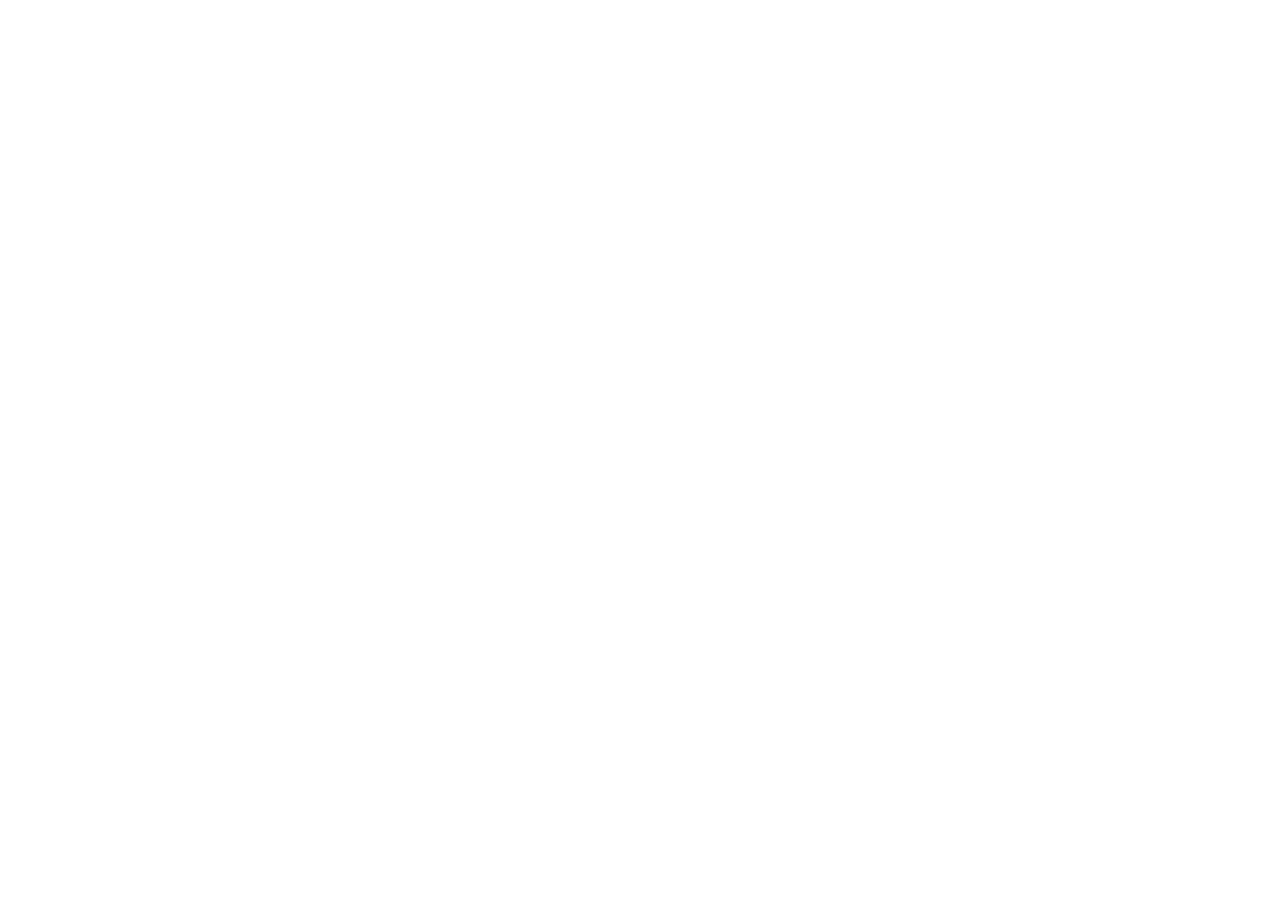
==== html/index.html @ 03c4b9e4 "start" ====
<!DOCTYPE html>
<html lang="en">
  <head>
    <meta charset="UTF-8" />
    <meta http-equiv="X-UA-Compatible" content="IE=edge" />
    <meta name="viewport" content="width=device-width, initial-scale=1.0" />
    <title>&#128148;&#128148;&#128148;Hi~~ Clock Gallery</title>
    <link rel="preconnect" href="https://fonts.googleapis.com" />
    <link rel="preconnect" href="https://fonts.gstatic.com" crossorigin />
    <link href="https://fonts.googleapis.com/css2?family=Noto+Sans+KR:wght@100;300;400;500;700;900&family=Raleway:wght@100;200;300;400;500;600;700;800;900&display=swap" rel="stylesheet" />
    <link href="https://fonts.googleapis.com/icon?family=Material+Icons" rel="stylesheet" />
    <link rel="stylesheet" href="../css/reset.css" />
    <link rel="stylesheet" href="../css/common.css" />
    <link rel="stylesheet" href="../css/splitting.css" />
    <link rel="stylesheet" href="../css/swiper-bundle.css" />
    <link rel="stylesheet" href="../css/fullpage.css" />
    <link rel="stylesheet" href="../css/layout.css" />
    <link rel="stylesheet" href="../css/main.css" />
    <script src="../js/jquery-3.6.0.min.js"></script>
    <script src="../js/js.cookie.min.js"></script>
    <script src="../js/splitting.min.js"></script>
    <script src="../js/swiper-bundle.min.js"></script>
    <script src="../js/gsap/gsap.min.js"></script>
    <script src="../js/gsap/CSSRulePlugin.min.js"></script>
    <script src="../js/fullpage.min.js"></script>
    <script src="../js/fullpage.extensions.min.js"></script>
    <script src="../js/axios.min.js"></script>
    <script src="../js/main.js" defer></script>
  </head>
  <body>
    <main id="main">
      <div class="section">
        <!-- <div class="info">
          <p class="category">BIG BANG</p>
          <h2 class="title">UNICO BERLUTI COLD BROWN</h2>
          <p class="depth">45MM</p>
          <p class="price">CHF 24,900</p>
        </div> -->
      </div>
    </main>
  </body>
</html>
---- css/common.css ----
.checkbox input { display: none; }

.checkbox input:checked ~ .label:before { background-color: #1dcb5d; border: none; content: "\2713"; color: #fff; text-shadow: 1px 1px 0px #107234,2px 2px 0px #107234,3px 3px 0px #107234,4px 4px 0px #107234,5px 5px 0px #107234,6px 6px 0px #107234,7px 7px 0px #107234,8px 8px 0px #107234,9px 9px 0px #107234,10px 10px 0px #107234;; }

.checkbox .label { display: -webkit-box; display: -ms-flexbox; display: flex; -webkit-box-align: center; -ms-flex-align: center; align-items: center; -webkit-user-select: none; -moz-user-select: none; -ms-user-select: none; user-select: none; }

.checkbox .label:before { content: ""; display: -webkit-box; display: -ms-flexbox; display: flex; -webkit-box-pack: center; -ms-flex-pack: center; justify-content: center; -webkit-box-align: center; -ms-flex-align: center; align-items: center; overflow: hidden; width: 24px; height: 24px; border: 2px solid #333; border-radius: 3px; margin-right: 6px; -webkit-box-sizing: border-box; box-sizing: border-box; }
---- css/splitting.css ----
/* Recommended styles for Splitting */
.splitting .word,
.splitting .char {
  display: inline-block;
}

/* Psuedo-element chars */
.splitting .char {
  position: relative;
}

/**
 * Populate the psuedo elements with the character to allow for expanded effects
 * Set to `display: none` by default; just add `display: block` when you want
 * to use the psuedo elements
 */
.splitting .char::before,
.splitting .char::after {
  content: attr(data-char);
  position: absolute;
  top: 0;
  left: 0;
  visibility: hidden;
  transition: inherit;
  user-select: none;
}

/* Expanded CSS Variables */

.splitting {
  /* The center word index */
  --word-center: calc((var(--word-total) - 1) / 2);

  /* The center character index */
  --char-center: calc((var(--char-total) - 1) / 2);

  /* The center character index */
  --line-center: calc((var(--line-total) - 1) / 2);
}

.splitting .word {
  /* Pecent (0-1) of the word's position */
  --word-percent: calc(var(--word-index) / var(--word-total));

  /* Pecent (0-1) of the line's position */
  --line-percent: calc(var(--line-index) / var(--line-total));
}

.splitting .char {
  /* Percent (0-1) of the char's position */
  --char-percent: calc(var(--char-index) / var(--char-total));

  /* Offset from center, positive & negative */
  --char-offset: calc(var(--char-index) - var(--char-center));

  /* Absolute distance from center, only positive */
  --distance: calc(
     (var(--char-offset) * var(--char-offset)) / var(--char-center)
  );

  /* Distance from center where -1 is the far left, 0 is center, 1 is far right */
  --distance-sine: calc(var(--char-offset) / var(--char-center));

  /* Distance from center where 1 is far left/far right, 0 is center */
  --distance-percent: calc((var(--distance) / var(--char-center)));
}
---- css/fullpage.css ----
/*!
 * fullPage 3.1.2
 * https://github.com/alvarotrigo/fullPage.js
 *
 * @license GPLv3 for open source use only
 * or Fullpage Commercial License for commercial use
 * http://alvarotrigo.com/fullPage/pricing/
 *
 * Copyright (C) 2018 http://alvarotrigo.com/fullPage - A project by Alvaro Trigo
 */
html.fp-enabled,
.fp-enabled body {
  margin: 0;
  padding: 0;
  overflow: hidden;

  /*Avoid flicker on slides transitions for mobile phones #336 */
  -webkit-tap-highlight-color: rgba(0, 0, 0, 0);
}
.fp-section {
  position: relative;
  -webkit-box-sizing: border-box; /* Safari<=5 Android<=3 */
  -moz-box-sizing: border-box; /* <=28 */
  box-sizing: border-box;
}
.fp-slide {
  float: left;
}
.fp-slide,
.fp-slidesContainer {
  height: 100%;
  display: block;
}
.fp-slides {
  z-index: 1;
  height: 100%;
  overflow: hidden;
  position: relative;
  -webkit-transition: all 0.3s ease-out; /* Safari<=6 Android<=4.3 */
  transition: all 0.3s ease-out;
}
.fp-section.fp-table,
.fp-slide.fp-table {
  display: table;
  table-layout: fixed;
  width: 100%;
}
.fp-tableCell {
  display: table-cell;
  vertical-align: middle;
  width: 100%;
  height: 100%;
}
.fp-slidesContainer {
  float: left;
  position: relative;
}
.fp-controlArrow {
  -webkit-user-select: none; /* webkit (safari, chrome) browsers */
  -moz-user-select: none; /* mozilla browsers */
  -khtml-user-select: none; /* webkit (konqueror) browsers */
  -ms-user-select: none; /* IE10+ */
  position: absolute;
  z-index: 4;
  top: 50%;
  cursor: pointer;
  width: 0;
  height: 0;
  border-style: solid;
  margin-top: -38px;
  -webkit-transform: translate3d(0, 0, 0);
  -ms-transform: translate3d(0, 0, 0);
  transform: translate3d(0, 0, 0);
}
.fp-controlArrow.fp-prev {
  left: 15px;
  width: 0;
  border-width: 38.5px 34px 38.5px 0;
  border-color: transparent #fff transparent transparent;
}
.fp-controlArrow.fp-next {
  right: 15px;
  border-width: 38.5px 0 38.5px 34px;
  border-color: transparent transparent transparent #fff;
}
.fp-scrollable {
  overflow: hidden;
  position: relative;
}
.fp-scroller {
  overflow: hidden;
}
.iScrollIndicator {
  border: 0 !important;
}
.fp-notransition {
  -webkit-transition: none !important;
  transition: none !important;
}
#fp-nav {
  position: fixed;
  z-index: 100;
  top: 50%;
  opacity: 1;
  transform: translateY(-50%);
  -ms-transform: translateY(-50%);
  -webkit-transform: translate3d(0, -50%, 0);
}
#fp-nav.fp-right {
  right: 50px;
}
#fp-nav.fp-left {
  left: 17px;
}
.fp-slidesNav {
  position: absolute;
  z-index: 4;
  opacity: 1;
  -webkit-transform: translate3d(0, 0, 0);
  -ms-transform: translate3d(0, 0, 0);
  transform: translate3d(0, 0, 0);
  left: 0 !important;
  right: 0;
  margin: 0 auto !important;
}
.fp-slidesNav.fp-bottom {
  bottom: 17px;
}
.fp-slidesNav.fp-top {
  top: 17px;
}
#fp-nav ul,
.fp-slidesNav ul {
  margin: 0;
  padding: 0;
}
#fp-nav ul li,
.fp-slidesNav ul li {
  display: block;
  width: 14px;
  height: 13px;
  margin: 7px;
  position: relative;
}
.fp-slidesNav ul li {
  display: inline-block;
}
#fp-nav ul li a,
.fp-slidesNav ul li a {
  display: block;
  position: relative;
  z-index: 1;
  width: 100%;
  height: 100%;
  cursor: pointer;
  text-decoration: none;
}
#fp-nav ul li a.active span,
.fp-slidesNav ul li a.active span,
#fp-nav ul li:hover a.active span,
.fp-slidesNav ul li:hover a.active span {
  height: 12px;
  width: 12px;
  margin: -6px 0 0 -6px;
  border-radius: 100%;
}
#fp-nav ul li a span,
.fp-slidesNav ul li a span {
  border-radius: 50%;
  position: absolute;
  z-index: 1;
  height: 4px;
  width: 4px;
  border: 0;
  background: #333;
  left: 50%;
  top: 50%;
  margin: -2px 0 0 -2px;
  -webkit-transition: all 0.1s ease-in-out;
  -moz-transition: all 0.1s ease-in-out;
  -o-transition: all 0.1s ease-in-out;
  transition: all 0.1s ease-in-out;
}
#fp-nav ul li:hover a span,
.fp-slidesNav ul li:hover a span {
  width: 10px;
  height: 10px;
  margin: -5px 0px 0px -5px;
}
#fp-nav ul li .fp-tooltip {
  position: absolute;
  top: -2px;
  color: #fff;
  font-size: 14px;
  font-family: arial, helvetica, sans-serif;
  white-space: nowrap;
  max-width: 220px;
  overflow: hidden;
  display: block;
  opacity: 0;
  width: 0;
  cursor: pointer;
}
#fp-nav ul li:hover .fp-tooltip,
#fp-nav.fp-show-active a.active + .fp-tooltip {
  -webkit-transition: opacity 0.2s ease-in;
  transition: opacity 0.2s ease-in;
  width: auto;
  opacity: 1;
}
#fp-nav ul li .fp-tooltip.fp-right {
  right: 20px;
}
#fp-nav ul li .fp-tooltip.fp-left {
  left: 20px;
}
.fp-auto-height.fp-section,
.fp-auto-height .fp-slide,
.fp-auto-height .fp-tableCell {
  height: auto !important;
}

.fp-responsive .fp-auto-height-responsive.fp-section,
.fp-responsive .fp-auto-height-responsive .fp-slide,
.fp-responsive .fp-auto-height-responsive .fp-tableCell {
  height: auto !important;
}

/*Only display content to screen readers*/
.fp-sr-only {
  position: absolute;
  width: 1px;
  height: 1px;
  padding: 0;
  overflow: hidden;
  clip: rect(0, 0, 0, 0);
  white-space: nowrap;
  border: 0;
}
---- css/layout.css ----
html { font-size: 10px; }

body { font-size: 1.6rem; font-family: "Raleway", "Noto Sans KR", sans-serif; color: #111; }

a { color: inherit; text-decoration: none; }

button { background: none; border: none; outline: none; }

img { vertical-align: top; }

.hidden { display: none; }

#header { position: fixed; width: 100%; height: 90px; overflow: hidden; -webkit-transition: all 0.25s ease; transition: all 0.25s ease; z-index: 99; color: #fff; }

#header.scroll, #header.open { background-color: #fff; color: #111; }

#header.scroll:after, #header.open:after { opacity: 0; }

#header.scroll .container #logo a .color, #header.open .container #logo a .color { opacity: 1; }

#header.scroll .container #logo a .white, #header.open .container #logo a .white { opacity: 0; }

#header.open { height: 400px; }

#header:after { content: ""; display: block; position: absolute; height: 1px; left: 0px; right: 0px; top: 89px; pointer-events: none; background-color: rgba(255, 255, 255, 0.5); }

#header .container { display: -webkit-box; display: -ms-flexbox; display: flex; -webkit-box-pack: center; -ms-flex-pack: center; justify-content: center; padding: 0 50px; }

#header .container #logo { position: absolute; left: 50px; top: 0; }

#header .container #logo a { display: -webkit-box; display: -ms-flexbox; display: flex; height: 90px; -webkit-box-align: center; -ms-flex-align: center; align-items: center; position: relative; }

#header .container #logo a img { position: absolute; left: 0; top: 50%; -webkit-transform: translateY(-50%); transform: translateY(-50%); }

#header .container #logo a img.color { opacity: 0; }

#header .container #gnb { text-align: center; }

#header .container #gnb .list { display: -webkit-box; display: -ms-flexbox; display: flex; }

#header .container #gnb .list > li { position: relative; }

#header .container #gnb .list > li > a { font-size: 18px; text-transform: capitalize; font-weight: 500; display: -webkit-box; display: -ms-flexbox; display: flex; -webkit-box-pack: center; -ms-flex-pack: center; justify-content: center; -webkit-box-align: center; -ms-flex-align: center; align-items: center; height: 90px; padding: 0 50px; position: relative; }

#header .container #gnb .list > li > a:after { content: ""; display: block; position: absolute; height: 2px; bottom: 0; left: 20px; right: 20px; background-color: #fff; -webkit-transform: scaleX(0); transform: scaleX(0); -webkit-transition: 0.25s ease; transition: 0.25s ease; }

#header .container #gnb .list > li:hover { color: #fff; }

#header .container #gnb .list > li:hover > a { background-color: #bf0c14; }

#header .container #gnb .list > li:hover > a:after { -webkit-transform: scale(1); transform: scale(1); }

#header .container #gnb .list > li:hover .depth02 { background-color: #bf0c14; }

#header .container #gnb .list > li .depth02 { padding: 20px 10px; border-radius: 0 0 15px 15px; height: 400px; }

#header .container #gnb .list > li .depth02 li a { display: block; padding: 10px 0; }

#header .container #gnb .list > li .depth02 li a:hover { background-color: #8f090f; border-radius: 5px; -webkit-box-shadow: inset 2px 2px 5px rgba(0, 0, 0, 0.1); box-shadow: inset 2px 2px 5px rgba(0, 0, 0, 0.1); }

#header .container .etc { color: #fff; height: 90px; display: -webkit-box; display: -ms-flexbox; display: flex; -webkit-box-align: center; -ms-flex-align: center; align-items: center; }

#header .container .etc .online { padding: 15px 30px; border: 2px solid #fff; border-radius: 100px; -webkit-transition: all 0.25s ease; transition: all 0.25s ease; }

#header .container .etc .online:hover { background-color: #bf0c14; border-color: #bf0c14; }

#header .container .etc .all { width: 50px; height: 50px; position: relative; }

#header .container .etc .all span { display: block; width: 30px; height: 2px; background-color: #fff; position: absolute; left: 10px; -webkit-transition: all 0.25s ease; transition: all 0.25s ease; }

#header .container .etc .all span:nth-child(1) { top: 14px; }

#header .container .etc .all span:nth-child(2) { top: 24px; }

#header .container .etc .all span:nth-child(3) { top: 34px; }

#header .container .etc .all.open span:nth-child(1) { -webkit-transform: rotate(-45deg); transform: rotate(-45deg); top: 24px; }

#header .container .etc .all.open span:nth-child(2) { left: -100px; opacity: 0; }

#header .container .etc .all.open span:nth-child(3) { -webkit-transform: rotate(45deg); transform: rotate(45deg); top: 24px; }

#footer { background-color: #333; color: #fff; }

#footer .utilMenu { border-bottom: 1px solid rgba(255, 255, 255, 0.5); }

#footer .utilMenu ul { display: -webkit-box; display: -ms-flexbox; display: flex; -webkit-box-pack: center; -ms-flex-pack: center; justify-content: center; }

#footer .utilMenu ul li:first-child a:before { display: none; }

#footer .utilMenu ul li a { display: block; padding: 30px; position: relative; }

#footer .utilMenu ul li a:before { content: ""; display: block; position: absolute; width: 1px; height: 10px; background-color: #fff; left: 0; top: 50%; -webkit-transform: translateY(-50%); transform: translateY(-50%); }

#footer .addressBox { width: 1200px; margin: auto; padding: 50px 0; display: -webkit-box; display: -ms-flexbox; display: flex; -webkit-box-pack: start; -ms-flex-pack: start; justify-content: flex-start; }

#footer .addressBox .address { margin-left: 50px; line-height: 1.5; }

#footer .addressBox .address .copyright { margin-top: 30px; }

#footer .addressBox .tel { margin-left: auto; }

#footer .addressBox .tel strong { display: block; font-size: 3.6rem; font-weight: 600; margin-top: 20px; }

.btnTop { background-color: #bf0c14; width: 80px; height: 80px; position: fixed; right: 50px; bottom: -100px; color: #fff; z-index: 10; -webkit-transition: 0.5s ease; transition: 0.5s ease; }

.btnTop.on { bottom: 50px; }
---- css/main.css ----
.titleBox { text-align: center; position: relative; z-index: 1; }

.titleBox h2 { font-size: 24px; margin-bottom: 50px; }

.titleBox p { font-size: 48px; line-height: 1.2; font-weight: 300; }

.titleBox p strong { font-weight: 700; position: relative; text-shadow: 5px 5px 5px rgba(0, 0, 0, 0.2); }

.titleBox p strong:after { content: ""; display: block; position: absolute; left: -10px; right: -10px; height: 20px; bottom: 5px; -webkit-transform-origin: 0 50%; transform-origin: 0 50%; border-radius: 100px; -webkit-transform: scaleX(0); transform: scaleX(0); z-index: -1; }

#happen .titleBox strong:after { background-color: #dd0101; }

#business .titleBox strong:after { background-color: rgba(155, 221, 1, 0.815); }

#portfolio .titleBox strong:after { background-color: #0078da; }

#community .titleBox strong:after { background-color: #ce03bd; }

#main .section { background-size: cover; background-position: 50%; color: #fff; }

#main .section#happen { position: relative; }

#main .section#happen video { position: absolute; z-index: -1; width: 100%; height: 100%; left: 0; top: 0; -o-object-fit: cover; object-fit: cover; }

#main .section#business { background-image: url("../images/main/bgBusiness.jpg"); }

#main .section#business .listBox { margin-top: 80px; }

#main .section#business .listBox ul { display: -webkit-box; display: -ms-flexbox; display: flex; -webkit-box-pack: center; -ms-flex-pack: center; justify-content: center; }

#main .section#business .listBox ul li a { width: 300px; text-align: center; display: -webkit-box; display: -ms-flexbox; display: flex; -webkit-box-orient: vertical; -webkit-box-direction: normal; -ms-flex-direction: column; flex-direction: column; -webkit-box-align: center; -ms-flex-align: center; align-items: center; }

#main .section#business .listBox ul li a .icon { width: 150px; height: 150px; display: -webkit-box; display: -ms-flexbox; display: flex; -webkit-box-pack: center; -ms-flex-pack: center; justify-content: center; -webkit-box-align: center; -ms-flex-align: center; align-items: center; background: rgba(255, 255, 255, 0.5); border-radius: 100%; }

#main .section#business .listBox ul li a .txt { width: 200px; }

#main .section#business .listBox ul li a .txt dt { margin: 30px 0; font-size: 20px; font-weight: 500; }

#main .section#business .listBox ul li a .txt dd { line-height: 1.5; word-break: keep-all; }

#main .section#portfolio { background-image: url("../images/main/bgPortfolio.png"); }

#main .section#portfolio .listBox { margin: 50px auto; width: 1350px; position: relative; }

#main .section#portfolio .listBox button { position: absolute; top: 30%; }

#main .section#portfolio .listBox button span { color: #fff; font-size: 48px; }

#main .section#portfolio .listBox button.prev { left: 0; }

#main .section#portfolio .listBox button.next { right: 0; }

#main .section#portfolio .listBox .pagination { text-align: center; margin-top: 50px; }

#main .section#portfolio .listBox .pagination .swiper-pagination-bullet { width: 14px; height: 14px; opacity: 1; background-color: transparent; border: 4px solid #fff; }

#main .section#portfolio .listBox .pagination .swiper-pagination-bullet-active { background-color: #fff; }

#main .section#portfolio .listBox .mask { width: 1200px; margin: auto; overflow: hidden; }

#main .section#portfolio .listBox li:hover .img:after { border-width: 10px; }

#main .section#portfolio .listBox li .img { position: relative; }

#main .section#portfolio .listBox li .img:after { content: ""; display: block; position: absolute; left: 0; top: 0; right: 0; bottom: 0; border: 0 solid #fff; -webkit-transition: 0.25s ease; transition: 0.25s ease; }

#main .section#portfolio .listBox li img { width: 100%; height: 250px; -o-object-fit: cover; object-fit: cover; }

#main .section#portfolio .listBox li p { text-align: center; margin-top: 30px; }

#main .section#community { background-image: url("../images/main/bgCommunity.jpg"); }

#main .section#community .listBox { margin-top: 50px; }

#main .section#community .listBox ul { display: -webkit-box; display: -ms-flexbox; display: flex; -webkit-box-pack: center; -ms-flex-pack: center; justify-content: center; }

#main .section#community .listBox ul li { margin: 0 10px; }

#main .section#community .listBox ul li a { display: -webkit-box; display: -ms-flexbox; display: flex; height: 60px; -webkit-box-pack: center; -ms-flex-pack: center; justify-content: center; -webkit-box-align: center; -ms-flex-align: center; align-items: center; width: 200px; border: 2px solid #fff; border-radius: 100px; -webkit-transition: 0.25s ease; transition: 0.25s ease; }

#main .section#community .listBox ul li a:hover { background-color: #fff; color: #111; }

#main .section#footer { background-color: #fff; color: #666; text-align: center; padding: 50px 0; }

#main .section#footer .title { font-size: 18px; }

#main .section#footer .address { margin: 20px 0; }

#main .section#footer .copyright { font-size: 14px; }

#main .section#footer p { margin: 10px 0; }

#main .section#footer p strong { font-weight: 500; color: #111; }

#fp-nav { -webkit-transition: 0.5s ease 0.25s; transition: 0.5s ease 0.25s; }

#fp-nav.last { right: -300px; }

#fp-nav ul li { display: block; width: 30px; height: 30px; margin: 20px 10px; position: relative; }

#fp-nav ul li a { display: block; position: relative; z-index: 1; width: 100%; height: 100%; cursor: pointer; text-decoration: none; }

#fp-nav ul li a:before { content: ""; display: block; width: 250px; height: 100%; position: absolute; right: 0; top: 0; }

#fp-nav ul li a.active span, #fp-nav ul li:hover a.active span { height: 4px; width: 4px; margin: -2px 0 0 -2px; border-radius: 100%; }

#fp-nav ul li a.active span:before { -webkit-transform: scale(1); transform: scale(1); }

#fp-nav ul li a span { border-radius: 50%; position: absolute; z-index: 1; height: 4px; width: 4px; border: 0; background: #fff; left: 50%; top: 50%; margin: -2px 0 0 -2px; -webkit-transition: all 0.1s ease-in-out; transition: all 0.1s ease-in-out; }

#fp-nav ul li a span:before { content: ""; display: block; width: 30px; height: 30px; border-radius: 100%; position: absolute; left: 50%; top: 50%; margin: -15px 0 0 -15px; -webkit-box-sizing: border-box; box-sizing: border-box; border: 2px solid #fff; -webkit-transform: scale(0); transform: scale(0); -webkit-transition: 0.25s ease; transition: 0.25s ease; }

#fp-nav ul li:hover a span { width: 4px; height: 4px; margin: -2px 0px 0px -2px; }

#fp-nav ul li .fp-tooltip { position: absolute; top: 50%; -webkit-transform: translateY(-50%); transform: translateY(-50%); color: #fff; font-size: 16px; font-family: "Raleway", "Noto Sans KR", sans-serif; font-weight: 500; white-space: nowrap; max-width: 220px; overflow: hidden; display: block; opacity: 0.5; width: auto; cursor: pointer; }

#fp-nav ul li:hover .fp-tooltip, #fp-nav.fp-show-active a.active + .fp-tooltip { -webkit-transition: opacity 0.2s ease-in; transition: opacity 0.2s ease-in; width: auto; opacity: 1; }

#fp-nav ul li .fp-tooltip.fp-right { right: 60px; }

#fp-nav ul li .fp-tooltip.fp-left { left: 20px; }
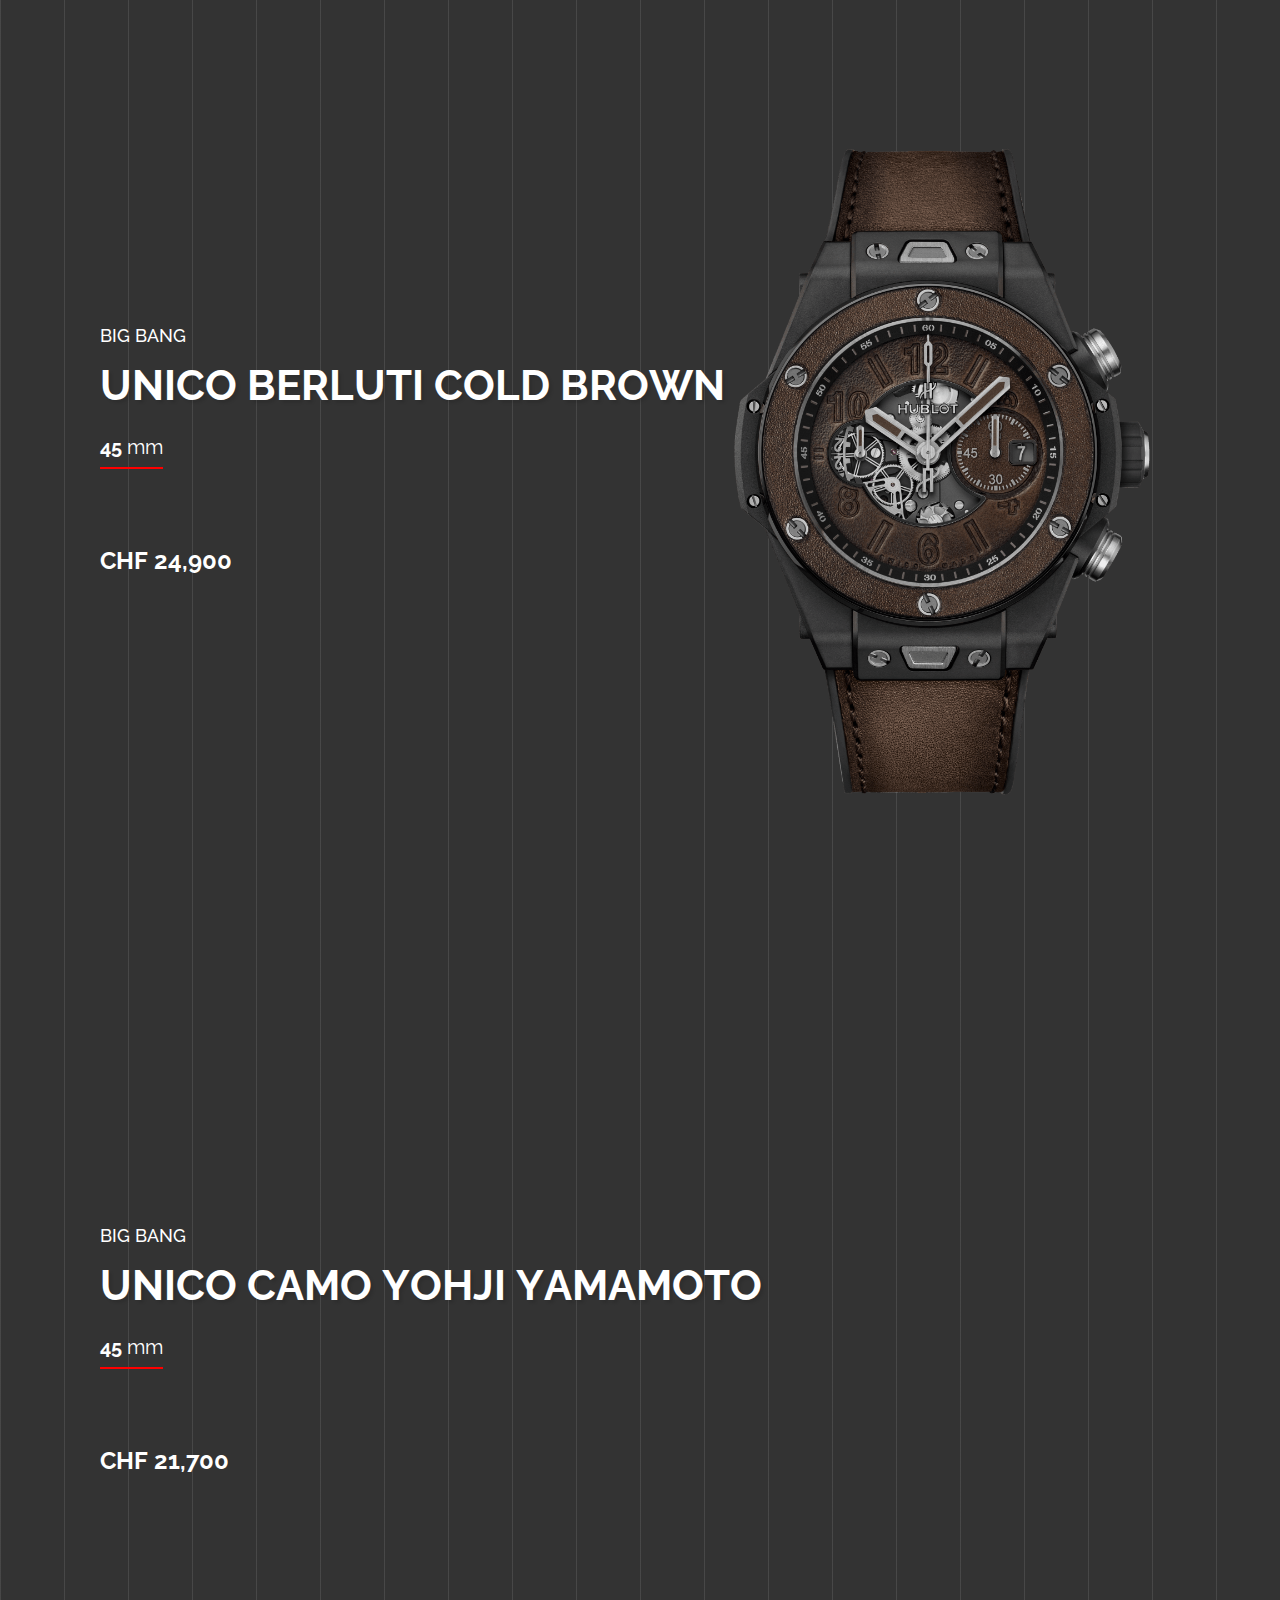
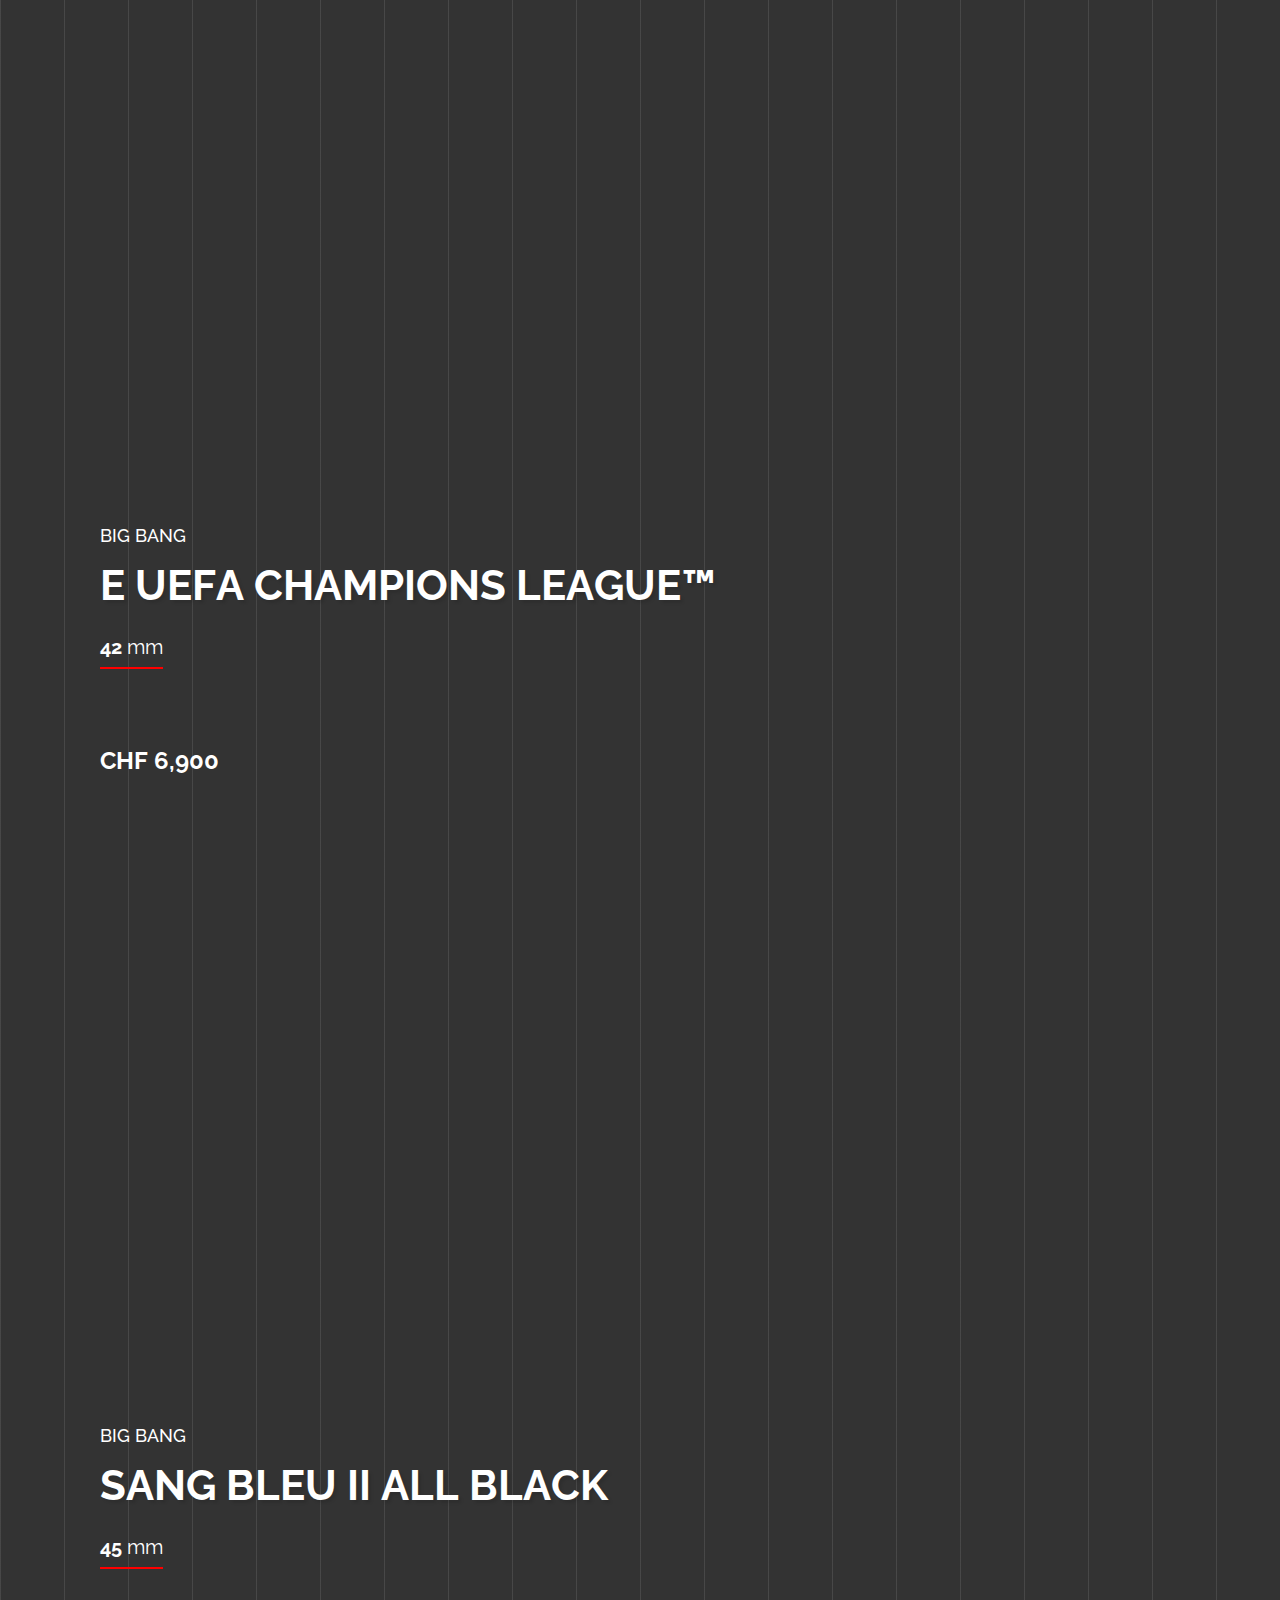
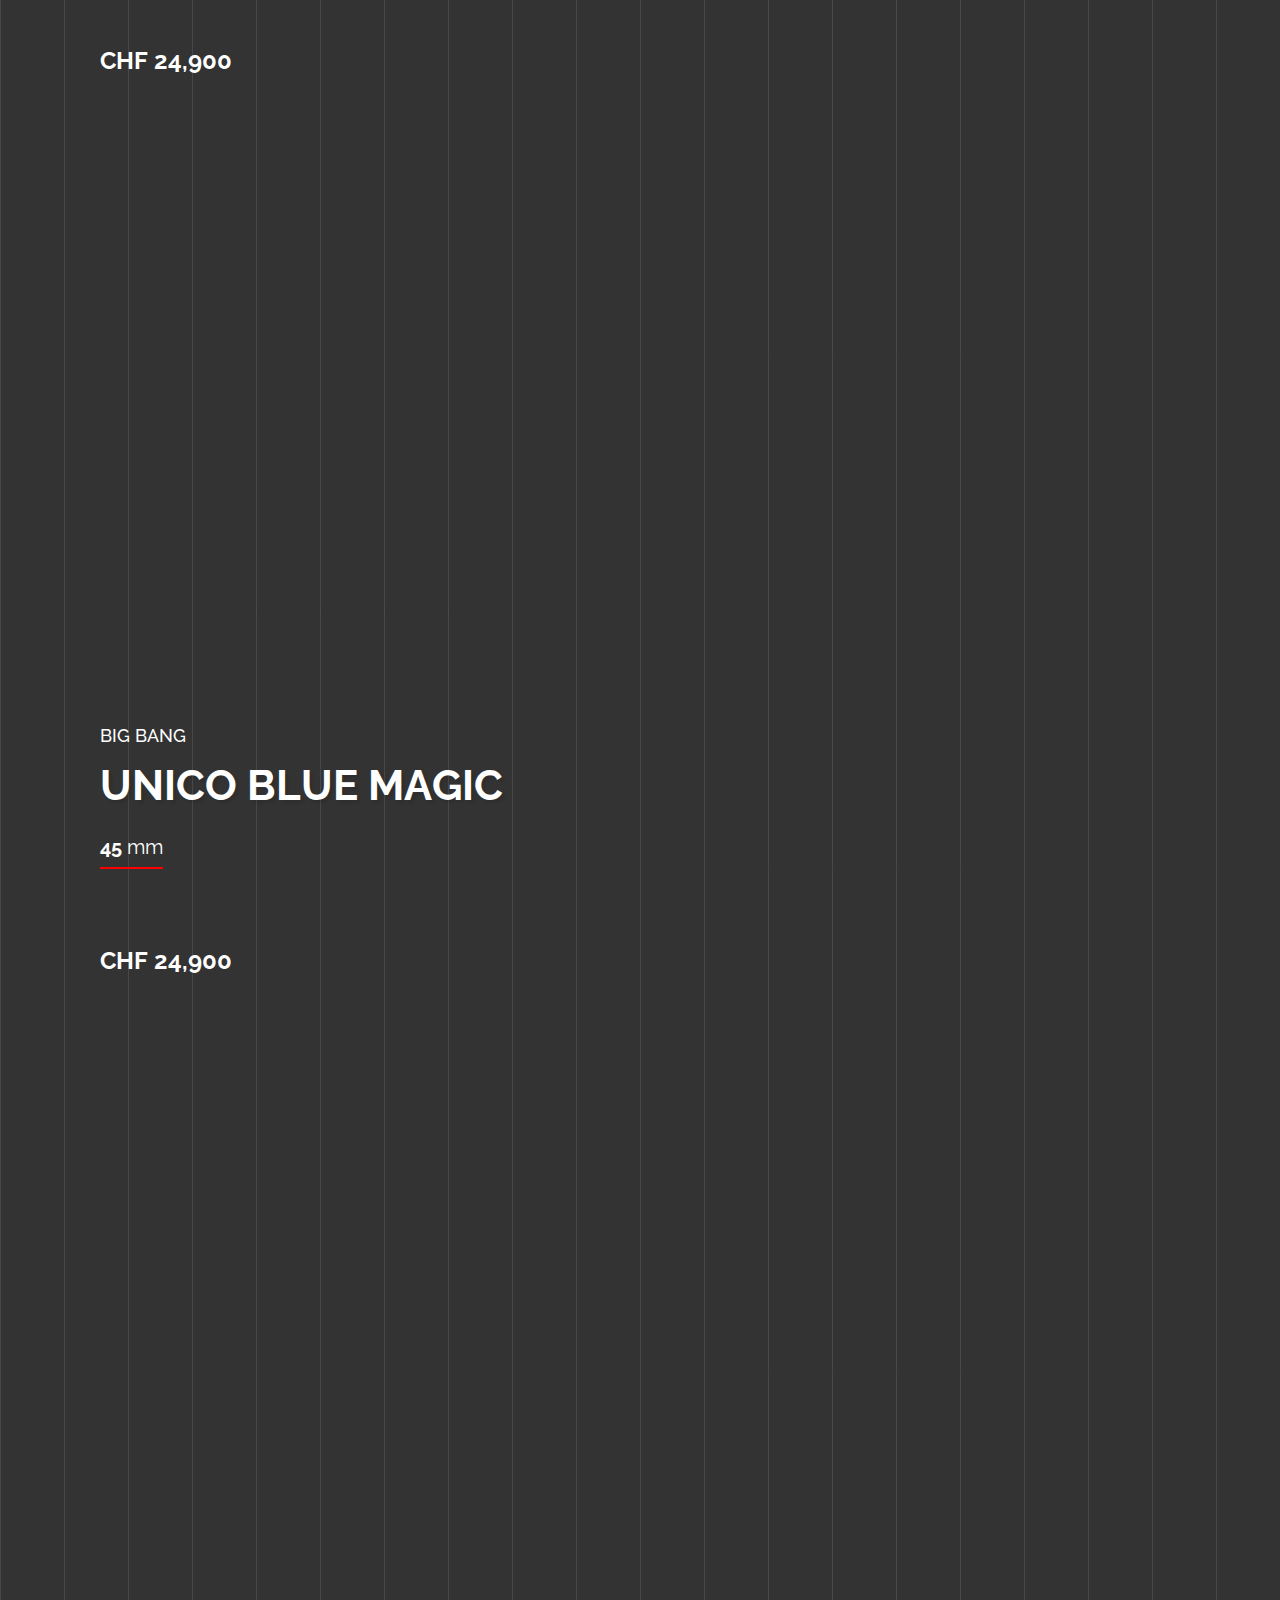
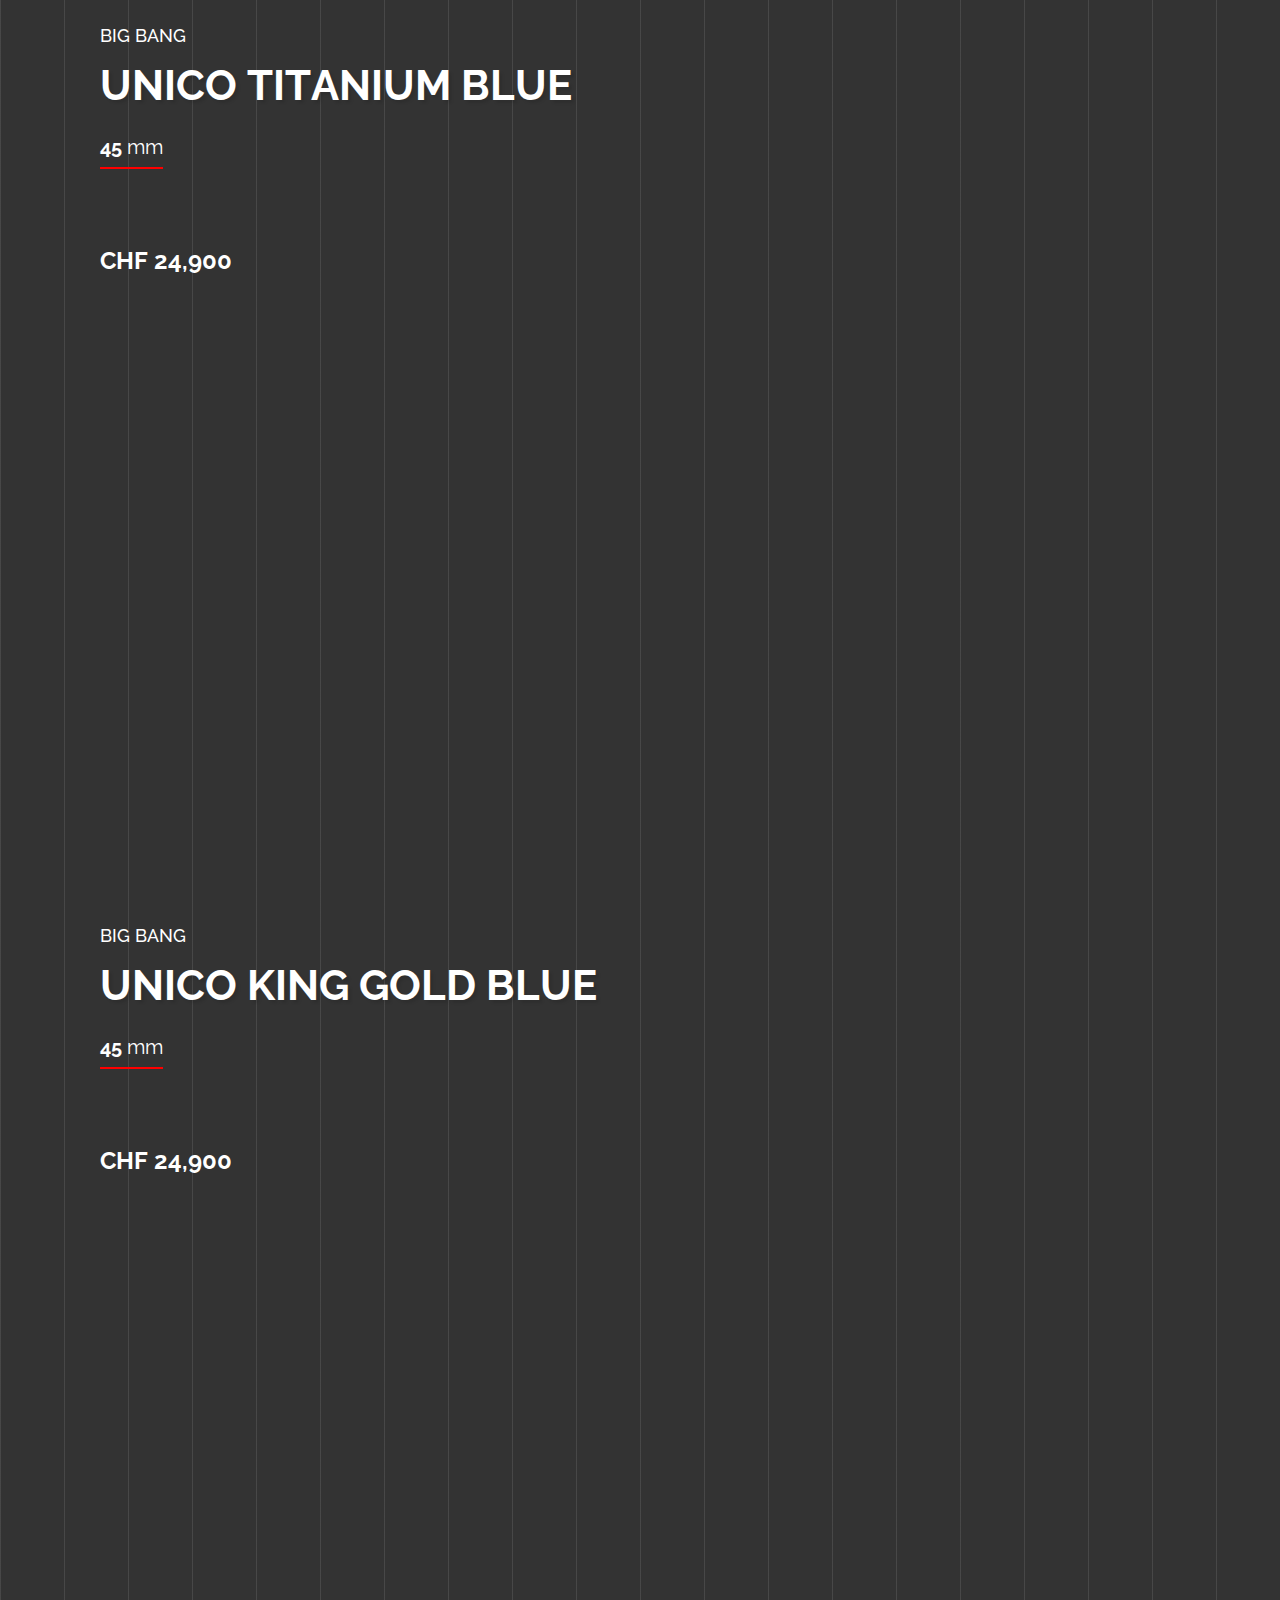
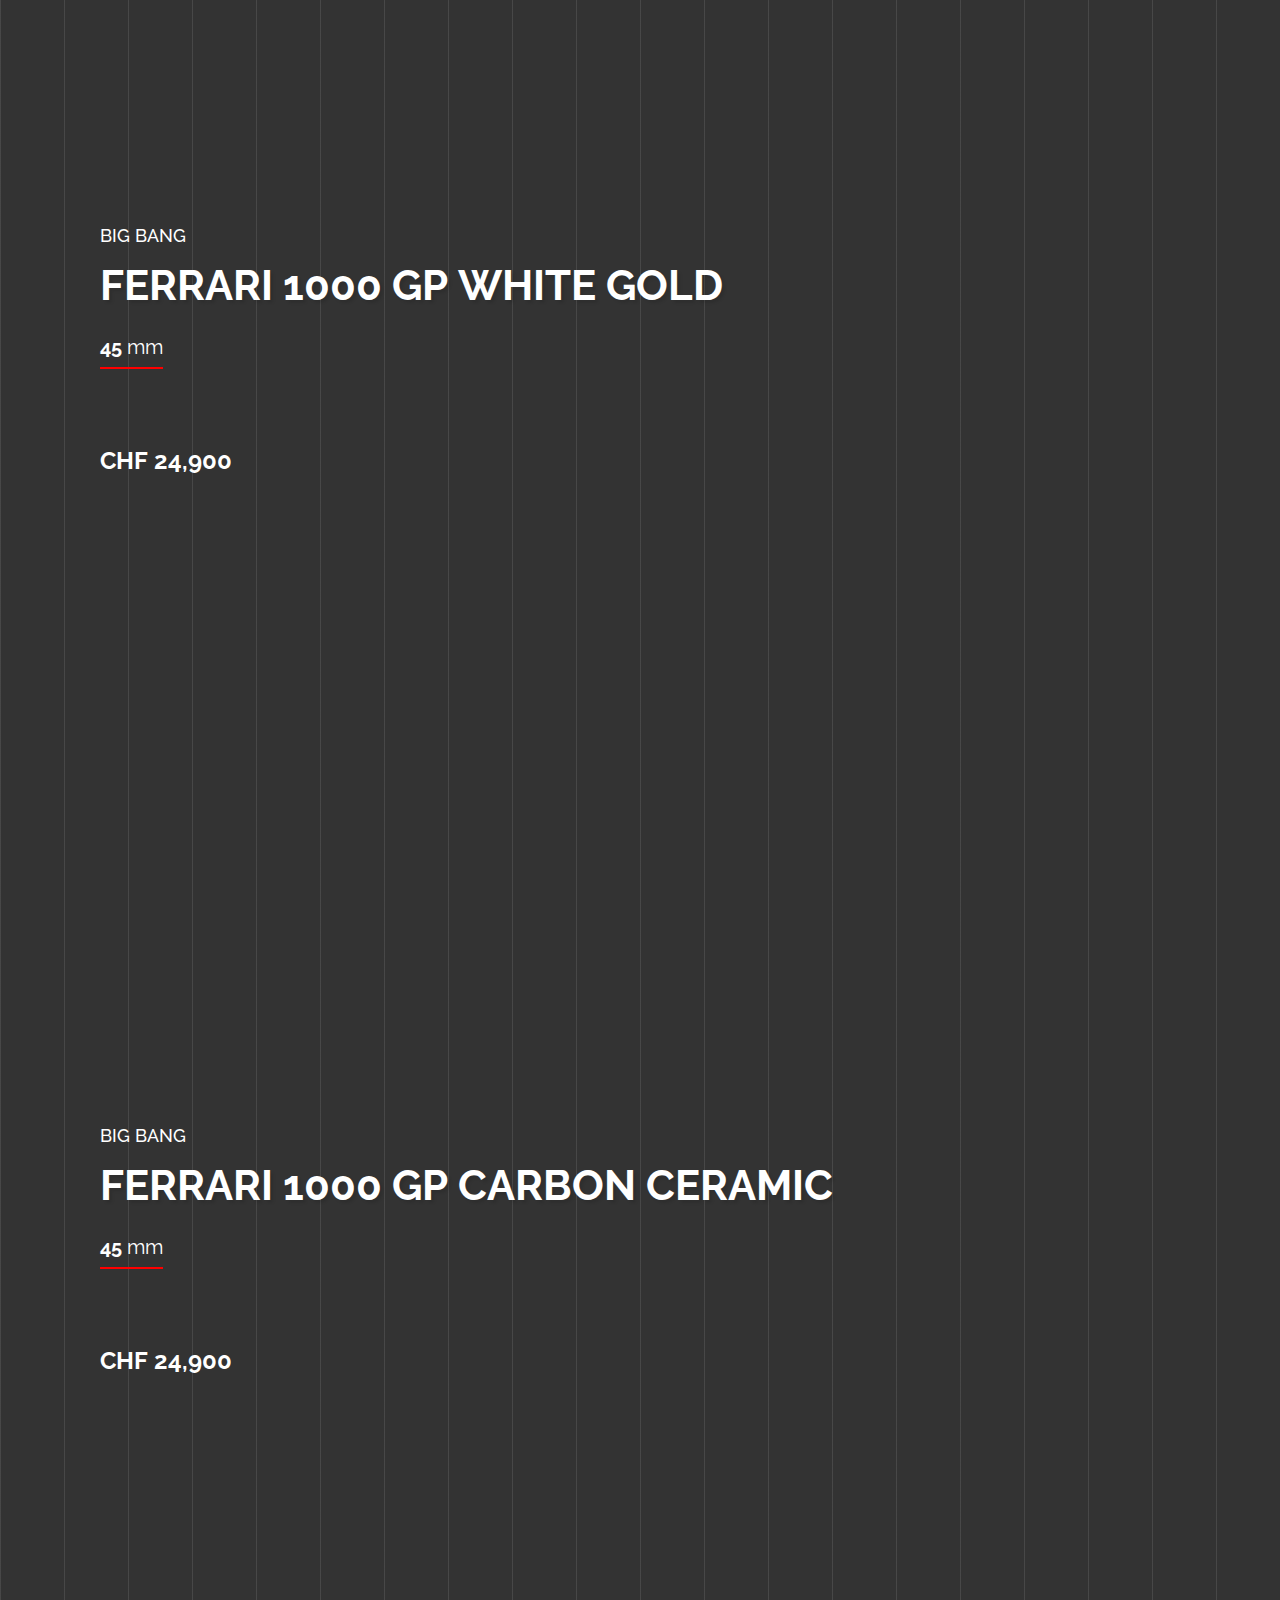
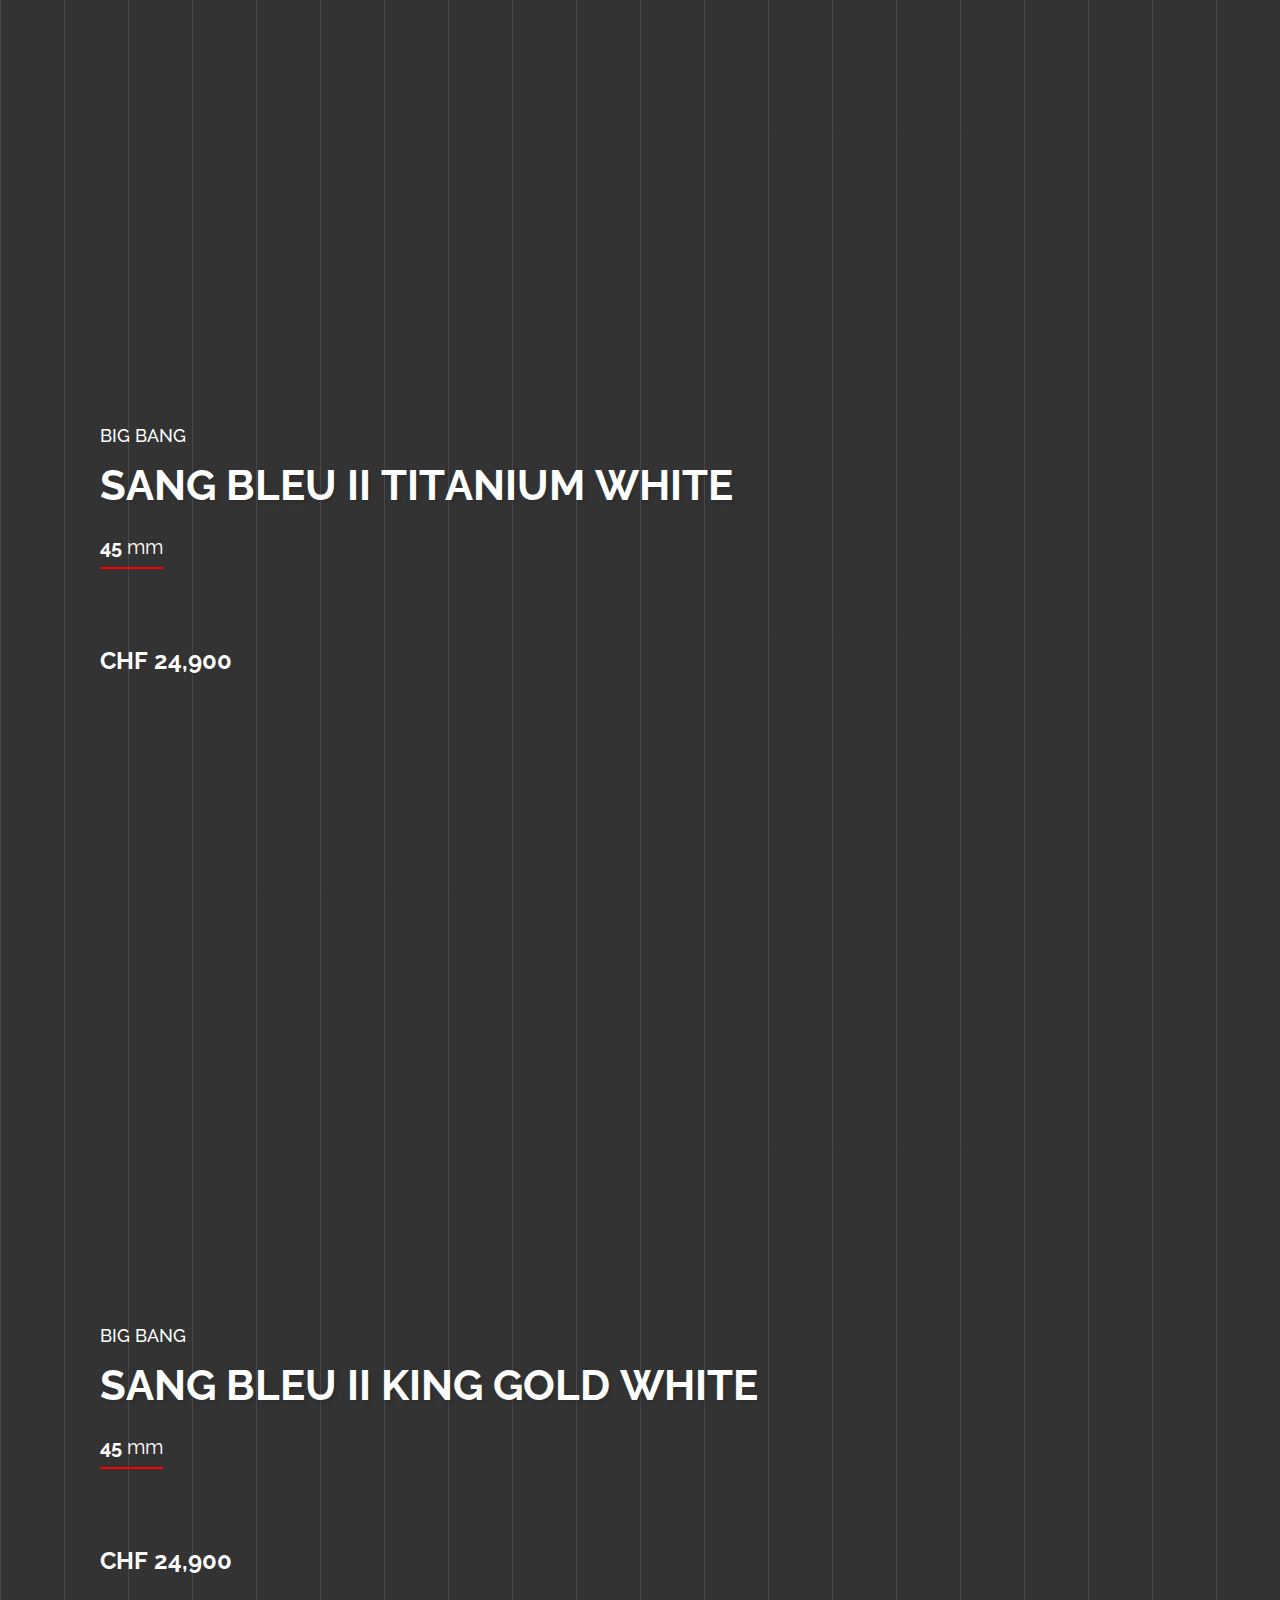
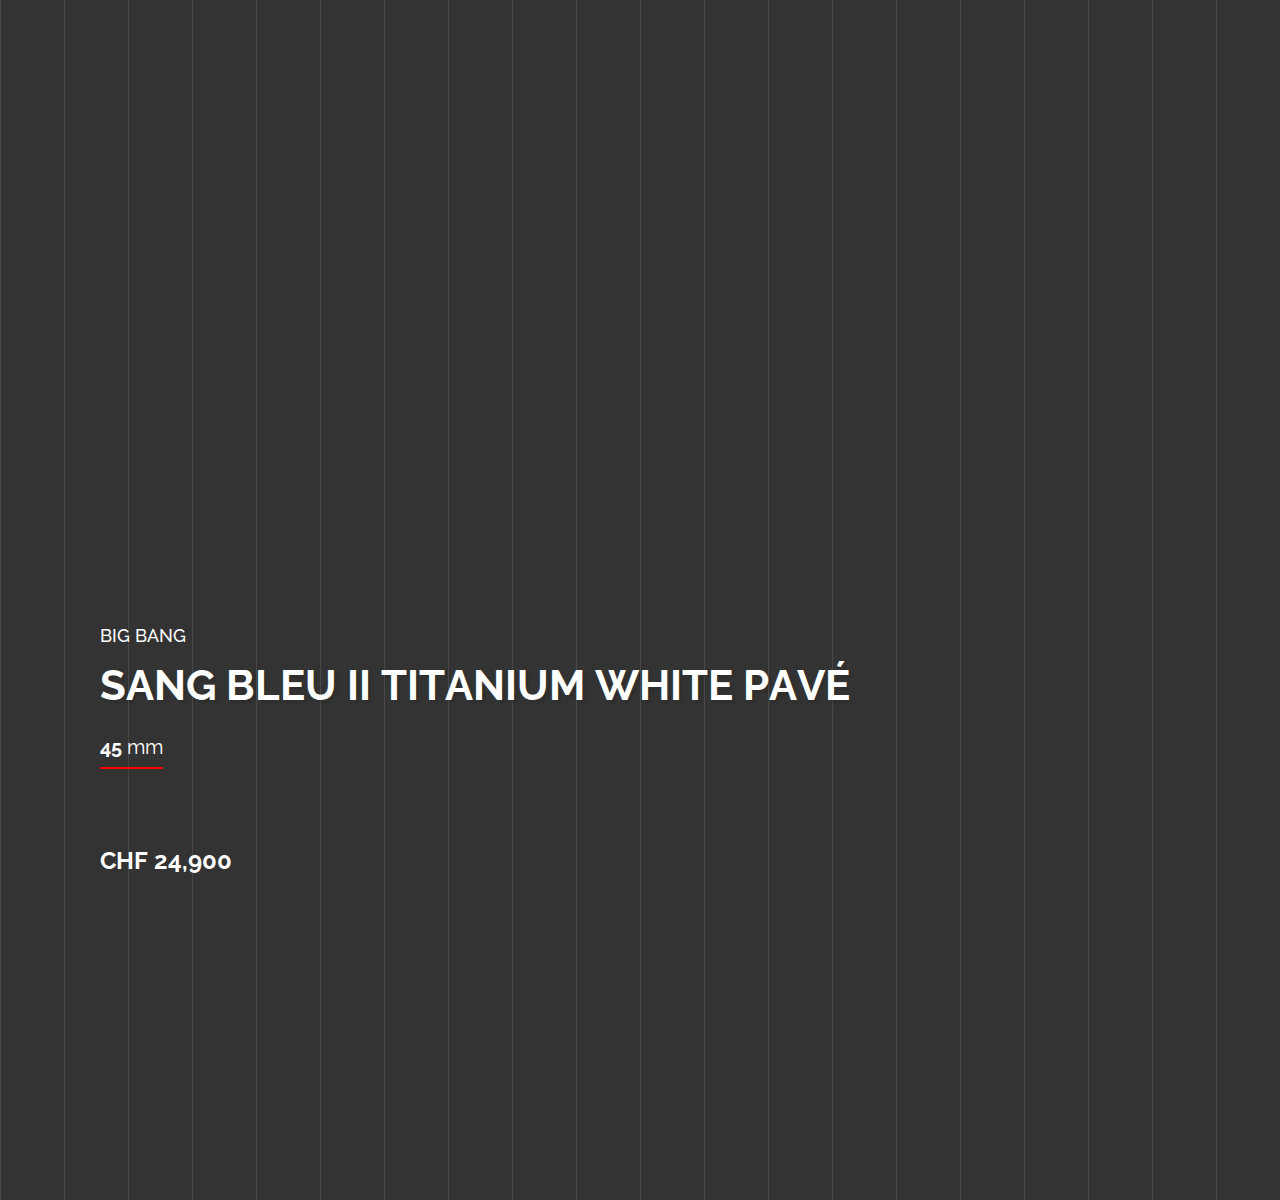
==== commit b976536a: "배경고정완료" ====
--- a/html/index.html
+++ b/html/index.html
@@ -1,5 +1,5 @@
 <!DOCTYPE html>
-<html lang="en">
+<html lang="ko">
   <head>
     <meta charset="UTF-8" />
     <meta http-equiv="X-UA-Compatible" content="IE=edge" />
@@ -29,14 +29,14 @@
   </head>
   <body>
     <main id="main">
-      <div class="section">
-        <!-- <div class="info">
+      <!-- <div class="section">
+        <div class="info">
           <p class="category">BIG BANG</p>
           <h2 class="title">UNICO BERLUTI COLD BROWN</h2>
           <p class="depth">45MM</p>
           <p class="price">CHF 24,900</p>
-        </div> -->
-      </div>
+        </div>
+      </div> -->
     </main>
   </body>
 </html>
--- a/css/layout.css
+++ b/css/layout.css
@@ -1,6 +1,6 @@
 html { font-size: 10px; }
 
-body { font-size: 1.6rem; font-family: "Raleway", "Noto Sans KR", sans-serif; color: #111; }
+body { font-size: 1.6rem; font-family: "Raleway", "Noto Sans KR", sans-serif; color: #111; background: repeating-linear-gradient(90deg, rgba(255, 255, 255, 0.1), rgba(255, 255, 255, 0.1) 1px, 0, transparent 5%) #333; }
 
 a { color: inherit; text-decoration: none; }
 
@@ -9,99 +9,3 @@
 img { vertical-align: top; }
 
 .hidden { display: none; }
-
-#header { position: fixed; width: 100%; height: 90px; overflow: hidden; -webkit-transition: all 0.25s ease; transition: all 0.25s ease; z-index: 99; color: #fff; }
-
-#header.scroll, #header.open { background-color: #fff; color: #111; }
-
-#header.scroll:after, #header.open:after { opacity: 0; }
-
-#header.scroll .container #logo a .color, #header.open .container #logo a .color { opacity: 1; }
-
-#header.scroll .container #logo a .white, #header.open .container #logo a .white { opacity: 0; }
-
-#header.open { height: 400px; }
-
-#header:after { content: ""; display: block; position: absolute; height: 1px; left: 0px; right: 0px; top: 89px; pointer-events: none; background-color: rgba(255, 255, 255, 0.5); }
-
-#header .container { display: -webkit-box; display: -ms-flexbox; display: flex; -webkit-box-pack: center; -ms-flex-pack: center; justify-content: center; padding: 0 50px; }
-
-#header .container #logo { position: absolute; left: 50px; top: 0; }
-
-#header .container #logo a { display: -webkit-box; display: -ms-flexbox; display: flex; height: 90px; -webkit-box-align: center; -ms-flex-align: center; align-items: center; position: relative; }
-
-#header .container #logo a img { position: absolute; left: 0; top: 50%; -webkit-transform: translateY(-50%); transform: translateY(-50%); }
-
-#header .container #logo a img.color { opacity: 0; }
-
-#header .container #gnb { text-align: center; }
-
-#header .container #gnb .list { display: -webkit-box; display: -ms-flexbox; display: flex; }
-
-#header .container #gnb .list > li { position: relative; }
-
-#header .container #gnb .list > li > a { font-size: 18px; text-transform: capitalize; font-weight: 500; display: -webkit-box; display: -ms-flexbox; display: flex; -webkit-box-pack: center; -ms-flex-pack: center; justify-content: center; -webkit-box-align: center; -ms-flex-align: center; align-items: center; height: 90px; padding: 0 50px; position: relative; }
-
-#header .container #gnb .list > li > a:after { content: ""; display: block; position: absolute; height: 2px; bottom: 0; left: 20px; right: 20px; background-color: #fff; -webkit-transform: scaleX(0); transform: scaleX(0); -webkit-transition: 0.25s ease; transition: 0.25s ease; }
-
-#header .container #gnb .list > li:hover { color: #fff; }
-
-#header .container #gnb .list > li:hover > a { background-color: #bf0c14; }
-
-#header .container #gnb .list > li:hover > a:after { -webkit-transform: scale(1); transform: scale(1); }
-
-#header .container #gnb .list > li:hover .depth02 { background-color: #bf0c14; }
-
-#header .container #gnb .list > li .depth02 { padding: 20px 10px; border-radius: 0 0 15px 15px; height: 400px; }
-
-#header .container #gnb .list > li .depth02 li a { display: block; padding: 10px 0; }
-
-#header .container #gnb .list > li .depth02 li a:hover { background-color: #8f090f; border-radius: 5px; -webkit-box-shadow: inset 2px 2px 5px rgba(0, 0, 0, 0.1); box-shadow: inset 2px 2px 5px rgba(0, 0, 0, 0.1); }
-
-#header .container .etc { color: #fff; height: 90px; display: -webkit-box; display: -ms-flexbox; display: flex; -webkit-box-align: center; -ms-flex-align: center; align-items: center; }
-
-#header .container .etc .online { padding: 15px 30px; border: 2px solid #fff; border-radius: 100px; -webkit-transition: all 0.25s ease; transition: all 0.25s ease; }
-
-#header .container .etc .online:hover { background-color: #bf0c14; border-color: #bf0c14; }
-
-#header .container .etc .all { width: 50px; height: 50px; position: relative; }
-
-#header .container .etc .all span { display: block; width: 30px; height: 2px; background-color: #fff; position: absolute; left: 10px; -webkit-transition: all 0.25s ease; transition: all 0.25s ease; }
-
-#header .container .etc .all span:nth-child(1) { top: 14px; }
-
-#header .container .etc .all span:nth-child(2) { top: 24px; }
-
-#header .container .etc .all span:nth-child(3) { top: 34px; }
-
-#header .container .etc .all.open span:nth-child(1) { -webkit-transform: rotate(-45deg); transform: rotate(-45deg); top: 24px; }
-
-#header .container .etc .all.open span:nth-child(2) { left: -100px; opacity: 0; }
-
-#header .container .etc .all.open span:nth-child(3) { -webkit-transform: rotate(45deg); transform: rotate(45deg); top: 24px; }
-
-#footer { background-color: #333; color: #fff; }
-
-#footer .utilMenu { border-bottom: 1px solid rgba(255, 255, 255, 0.5); }
-
-#footer .utilMenu ul { display: -webkit-box; display: -ms-flexbox; display: flex; -webkit-box-pack: center; -ms-flex-pack: center; justify-content: center; }
-
-#footer .utilMenu ul li:first-child a:before { display: none; }
-
-#footer .utilMenu ul li a { display: block; padding: 30px; position: relative; }
-
-#footer .utilMenu ul li a:before { content: ""; display: block; position: absolute; width: 1px; height: 10px; background-color: #fff; left: 0; top: 50%; -webkit-transform: translateY(-50%); transform: translateY(-50%); }
-
-#footer .addressBox { width: 1200px; margin: auto; padding: 50px 0; display: -webkit-box; display: -ms-flexbox; display: flex; -webkit-box-pack: start; -ms-flex-pack: start; justify-content: flex-start; }
-
-#footer .addressBox .address { margin-left: 50px; line-height: 1.5; }
-
-#footer .addressBox .address .copyright { margin-top: 30px; }
-
-#footer .addressBox .tel { margin-left: auto; }
-
-#footer .addressBox .tel strong { display: block; font-size: 3.6rem; font-weight: 600; margin-top: 20px; }
-
-.btnTop { background-color: #bf0c14; width: 80px; height: 80px; position: fixed; right: 50px; bottom: -100px; color: #fff; z-index: 10; -webkit-transition: 0.5s ease; transition: 0.5s ease; }
-
-.btnTop.on { bottom: 50px; }
--- a/css/main.css
+++ b/css/main.css
@@ -1,121 +1,13 @@
-.titleBox { text-align: center; position: relative; z-index: 1; }
+#main .section { background-repeat: no-repeat; background-position: right 100px top 50%; background-size: 500px; background-attachment: fixed; }
 
-.titleBox h2 { font-size: 24px; margin-bottom: 50px; }
+#main .section .info { padding-left: 100px; color: #fff; }
 
-.titleBox p { font-size: 48px; line-height: 1.2; font-weight: 300; }
+#main .section .info .category { font-size: 18px; font-weight: 500; margin-bottom: 20px; }
 
-.titleBox p strong { font-weight: 700; position: relative; text-shadow: 5px 5px 5px rgba(0, 0, 0, 0.2); }
+#main .section .info .title { font-size: 42px; font-weight: 700; margin-bottom: 30px; text-shadow: 3px 3px 3px rgba(0, 0, 0, 0.1); }
 
-.titleBox p strong:after { content: ""; display: block; position: absolute; left: -10px; right: -10px; height: 20px; bottom: 5px; -webkit-transform-origin: 0 50%; transform-origin: 0 50%; border-radius: 100px; -webkit-transform: scaleX(0); transform: scaleX(0); z-index: -1; }
+#main .section .info .depth { font-size: 20px; padding-bottom: 10px; margin-bottom: 80px; border-bottom: 2px solid #f00; display: inline-block; }
 
-#happen .titleBox strong:after { background-color: #dd0101; }
+#main .section .info .depth strong { font-weight: 700; }
 
-#business .titleBox strong:after { background-color: rgba(155, 221, 1, 0.815); }
-
-#portfolio .titleBox strong:after { background-color: #0078da; }
-
-#community .titleBox strong:after { background-color: #ce03bd; }
-
-#main .section { background-size: cover; background-position: 50%; color: #fff; }
-
-#main .section#happen { position: relative; }
-
-#main .section#happen video { position: absolute; z-index: -1; width: 100%; height: 100%; left: 0; top: 0; -o-object-fit: cover; object-fit: cover; }
-
-#main .section#business { background-image: url("../images/main/bgBusiness.jpg"); }
-
-#main .section#business .listBox { margin-top: 80px; }
-
-#main .section#business .listBox ul { display: -webkit-box; display: -ms-flexbox; display: flex; -webkit-box-pack: center; -ms-flex-pack: center; justify-content: center; }
-
-#main .section#business .listBox ul li a { width: 300px; text-align: center; display: -webkit-box; display: -ms-flexbox; display: flex; -webkit-box-orient: vertical; -webkit-box-direction: normal; -ms-flex-direction: column; flex-direction: column; -webkit-box-align: center; -ms-flex-align: center; align-items: center; }
-
-#main .section#business .listBox ul li a .icon { width: 150px; height: 150px; display: -webkit-box; display: -ms-flexbox; display: flex; -webkit-box-pack: center; -ms-flex-pack: center; justify-content: center; -webkit-box-align: center; -ms-flex-align: center; align-items: center; background: rgba(255, 255, 255, 0.5); border-radius: 100%; }
-
-#main .section#business .listBox ul li a .txt { width: 200px; }
-
-#main .section#business .listBox ul li a .txt dt { margin: 30px 0; font-size: 20px; font-weight: 500; }
-
-#main .section#business .listBox ul li a .txt dd { line-height: 1.5; word-break: keep-all; }
-
-#main .section#portfolio { background-image: url("../images/main/bgPortfolio.png"); }
-
-#main .section#portfolio .listBox { margin: 50px auto; width: 1350px; position: relative; }
-
-#main .section#portfolio .listBox button { position: absolute; top: 30%; }
-
-#main .section#portfolio .listBox button span { color: #fff; font-size: 48px; }
-
-#main .section#portfolio .listBox button.prev { left: 0; }
-
-#main .section#portfolio .listBox button.next { right: 0; }
-
-#main .section#portfolio .listBox .pagination { text-align: center; margin-top: 50px; }
-
-#main .section#portfolio .listBox .pagination .swiper-pagination-bullet { width: 14px; height: 14px; opacity: 1; background-color: transparent; border: 4px solid #fff; }
-
-#main .section#portfolio .listBox .pagination .swiper-pagination-bullet-active { background-color: #fff; }
-
-#main .section#portfolio .listBox .mask { width: 1200px; margin: auto; overflow: hidden; }
-
-#main .section#portfolio .listBox li:hover .img:after { border-width: 10px; }
-
-#main .section#portfolio .listBox li .img { position: relative; }
-
-#main .section#portfolio .listBox li .img:after { content: ""; display: block; position: absolute; left: 0; top: 0; right: 0; bottom: 0; border: 0 solid #fff; -webkit-transition: 0.25s ease; transition: 0.25s ease; }
-
-#main .section#portfolio .listBox li img { width: 100%; height: 250px; -o-object-fit: cover; object-fit: cover; }
-
-#main .section#portfolio .listBox li p { text-align: center; margin-top: 30px; }
-
-#main .section#community { background-image: url("../images/main/bgCommunity.jpg"); }
-
-#main .section#community .listBox { margin-top: 50px; }
-
-#main .section#community .listBox ul { display: -webkit-box; display: -ms-flexbox; display: flex; -webkit-box-pack: center; -ms-flex-pack: center; justify-content: center; }
-
-#main .section#community .listBox ul li { margin: 0 10px; }
-
-#main .section#community .listBox ul li a { display: -webkit-box; display: -ms-flexbox; display: flex; height: 60px; -webkit-box-pack: center; -ms-flex-pack: center; justify-content: center; -webkit-box-align: center; -ms-flex-align: center; align-items: center; width: 200px; border: 2px solid #fff; border-radius: 100px; -webkit-transition: 0.25s ease; transition: 0.25s ease; }
-
-#main .section#community .listBox ul li a:hover { background-color: #fff; color: #111; }
-
-#main .section#footer { background-color: #fff; color: #666; text-align: center; padding: 50px 0; }
-
-#main .section#footer .title { font-size: 18px; }
-
-#main .section#footer .address { margin: 20px 0; }
-
-#main .section#footer .copyright { font-size: 14px; }
-
-#main .section#footer p { margin: 10px 0; }
-
-#main .section#footer p strong { font-weight: 500; color: #111; }
-
-#fp-nav { -webkit-transition: 0.5s ease 0.25s; transition: 0.5s ease 0.25s; }
-
-#fp-nav.last { right: -300px; }
-
-#fp-nav ul li { display: block; width: 30px; height: 30px; margin: 20px 10px; position: relative; }
-
-#fp-nav ul li a { display: block; position: relative; z-index: 1; width: 100%; height: 100%; cursor: pointer; text-decoration: none; }
-
-#fp-nav ul li a:before { content: ""; display: block; width: 250px; height: 100%; position: absolute; right: 0; top: 0; }
-
-#fp-nav ul li a.active span, #fp-nav ul li:hover a.active span { height: 4px; width: 4px; margin: -2px 0 0 -2px; border-radius: 100%; }
-
-#fp-nav ul li a.active span:before { -webkit-transform: scale(1); transform: scale(1); }
-
-#fp-nav ul li a span { border-radius: 50%; position: absolute; z-index: 1; height: 4px; width: 4px; border: 0; background: #fff; left: 50%; top: 50%; margin: -2px 0 0 -2px; -webkit-transition: all 0.1s ease-in-out; transition: all 0.1s ease-in-out; }
-
-#fp-nav ul li a span:before { content: ""; display: block; width: 30px; height: 30px; border-radius: 100%; position: absolute; left: 50%; top: 50%; margin: -15px 0 0 -15px; -webkit-box-sizing: border-box; box-sizing: border-box; border: 2px solid #fff; -webkit-transform: scale(0); transform: scale(0); -webkit-transition: 0.25s ease; transition: 0.25s ease; }
-
-#fp-nav ul li:hover a span { width: 4px; height: 4px; margin: -2px 0px 0px -2px; }
-
-#fp-nav ul li .fp-tooltip { position: absolute; top: 50%; -webkit-transform: translateY(-50%); transform: translateY(-50%); color: #fff; font-size: 16px; font-family: "Raleway", "Noto Sans KR", sans-serif; font-weight: 500; white-space: nowrap; max-width: 220px; overflow: hidden; display: block; opacity: 0.5; width: auto; cursor: pointer; }
-
-#fp-nav ul li:hover .fp-tooltip, #fp-nav.fp-show-active a.active + .fp-tooltip { -webkit-transition: opacity 0.2s ease-in; transition: opacity 0.2s ease-in; width: auto; opacity: 1; }
-
-#fp-nav ul li .fp-tooltip.fp-right { right: 60px; }
-
-#fp-nav ul li .fp-tooltip.fp-left { left: 20px; }
+#main .section .info .price { font-size: 24px; font-weight: 700; }
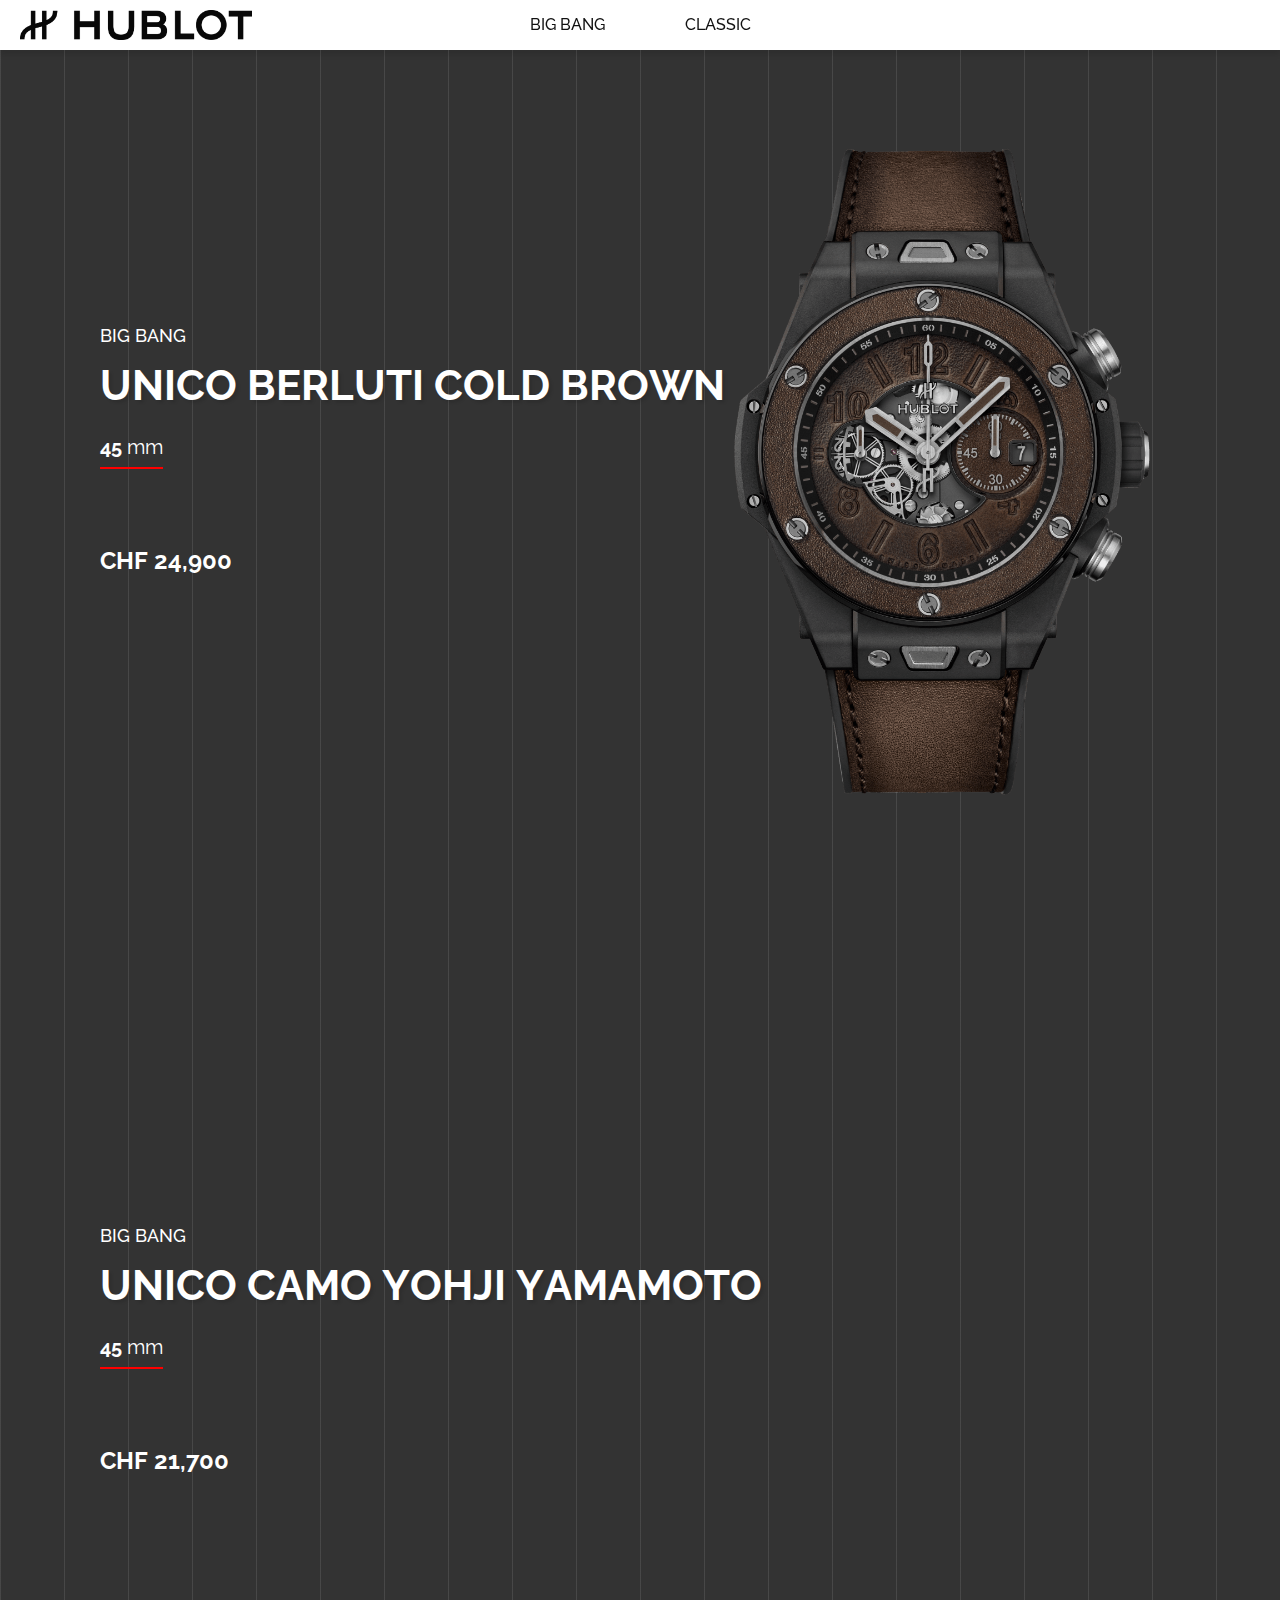
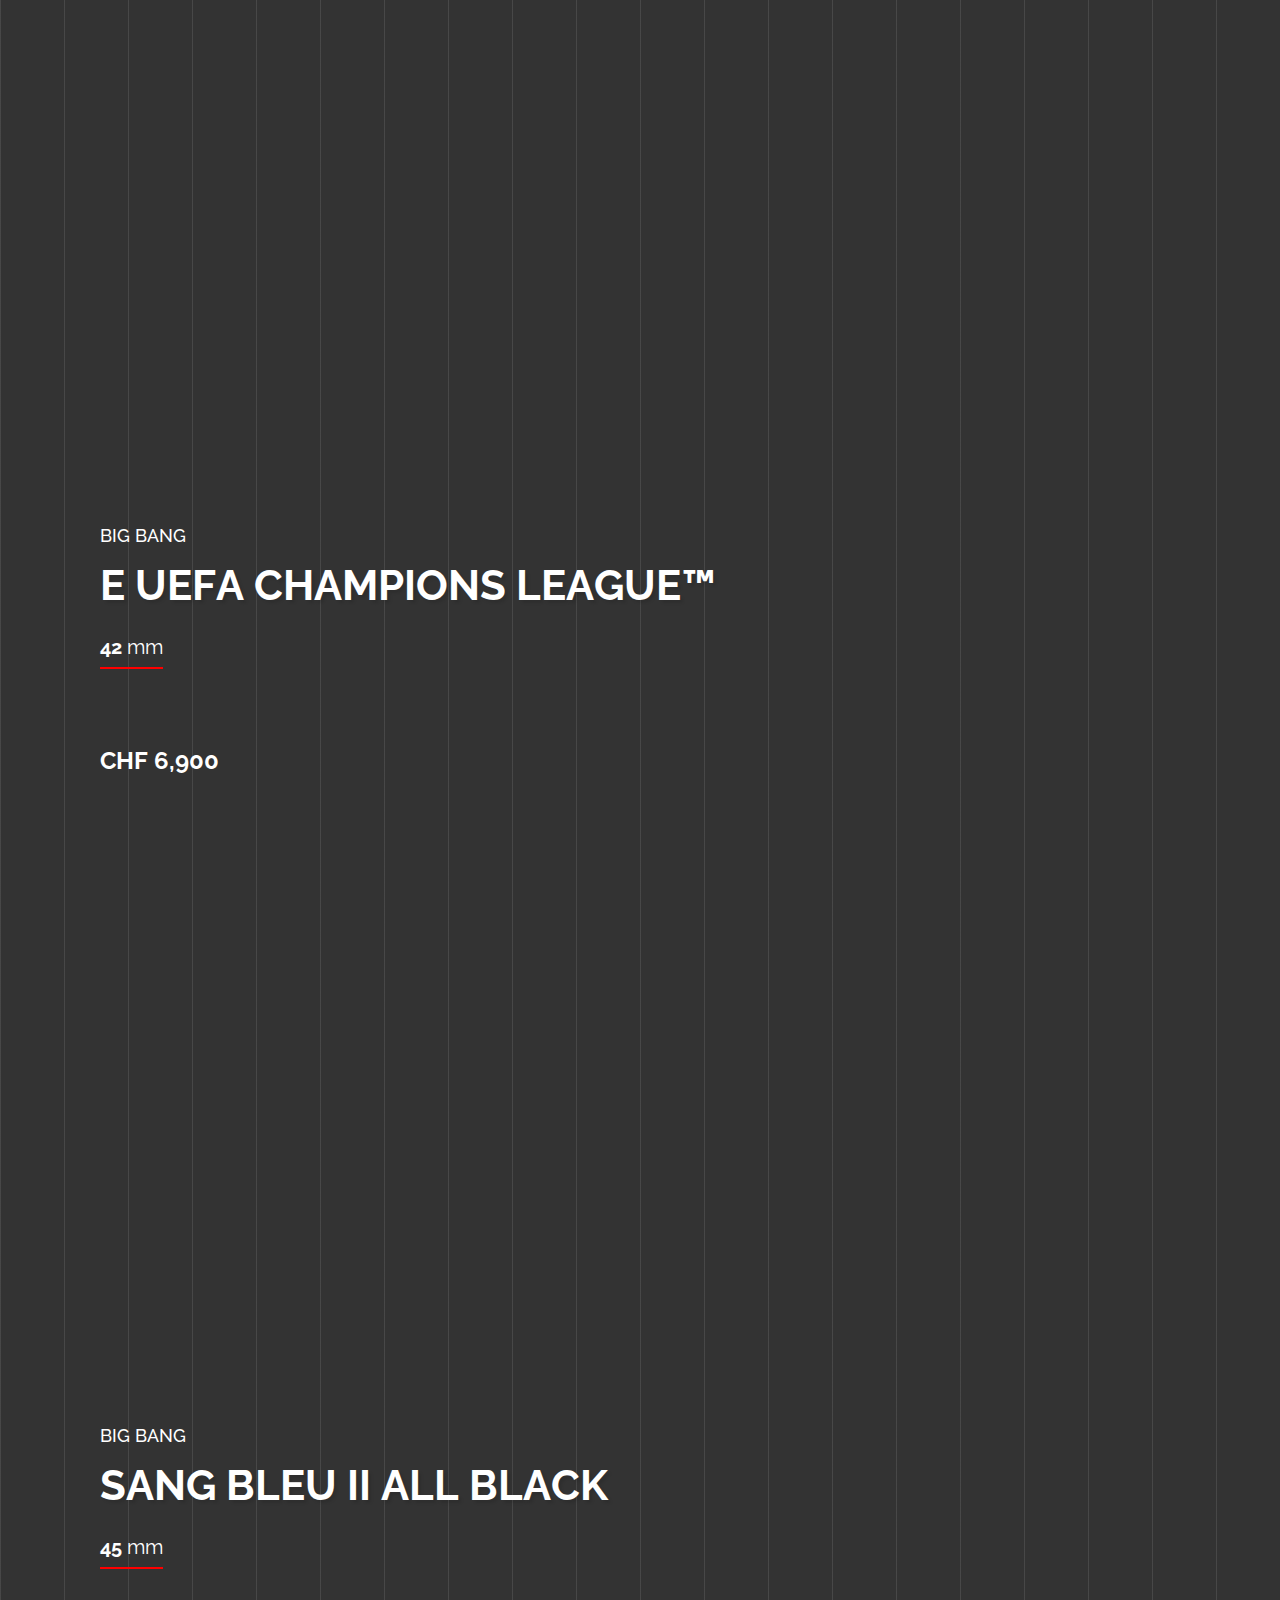
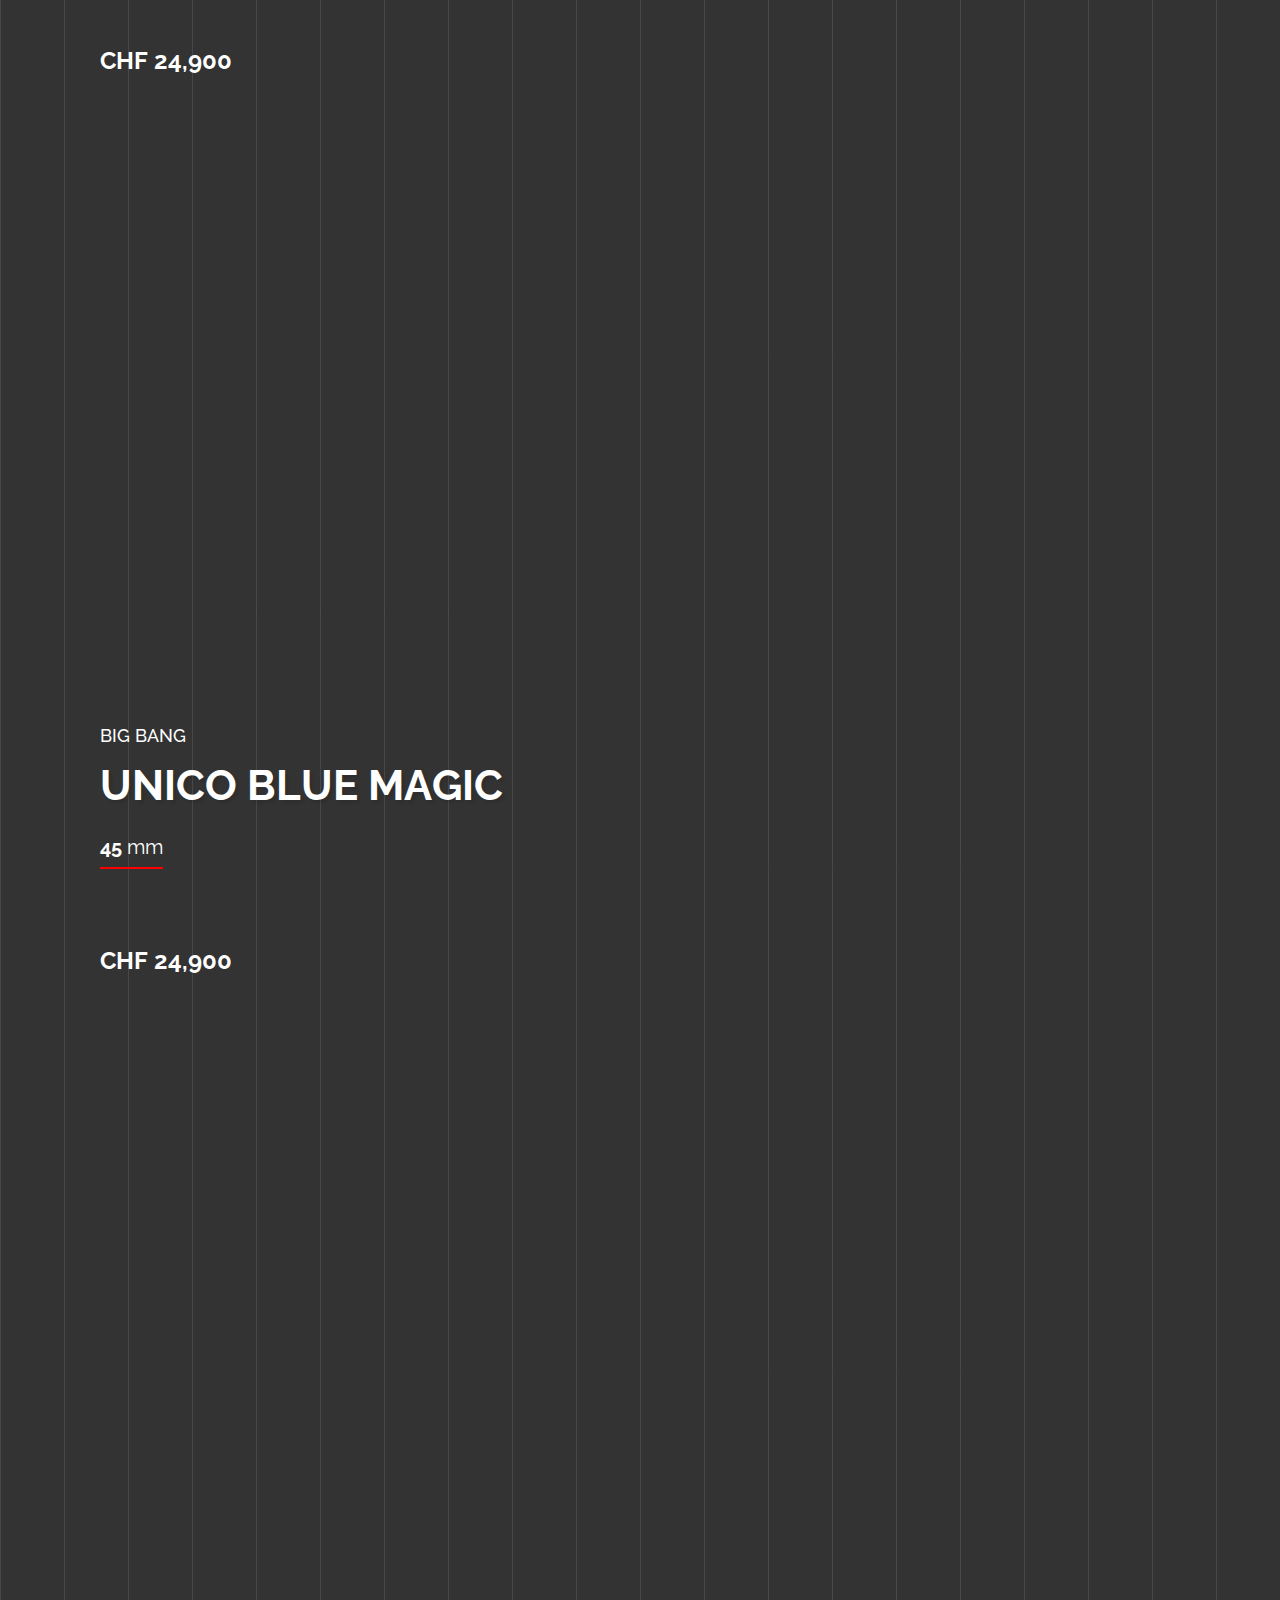
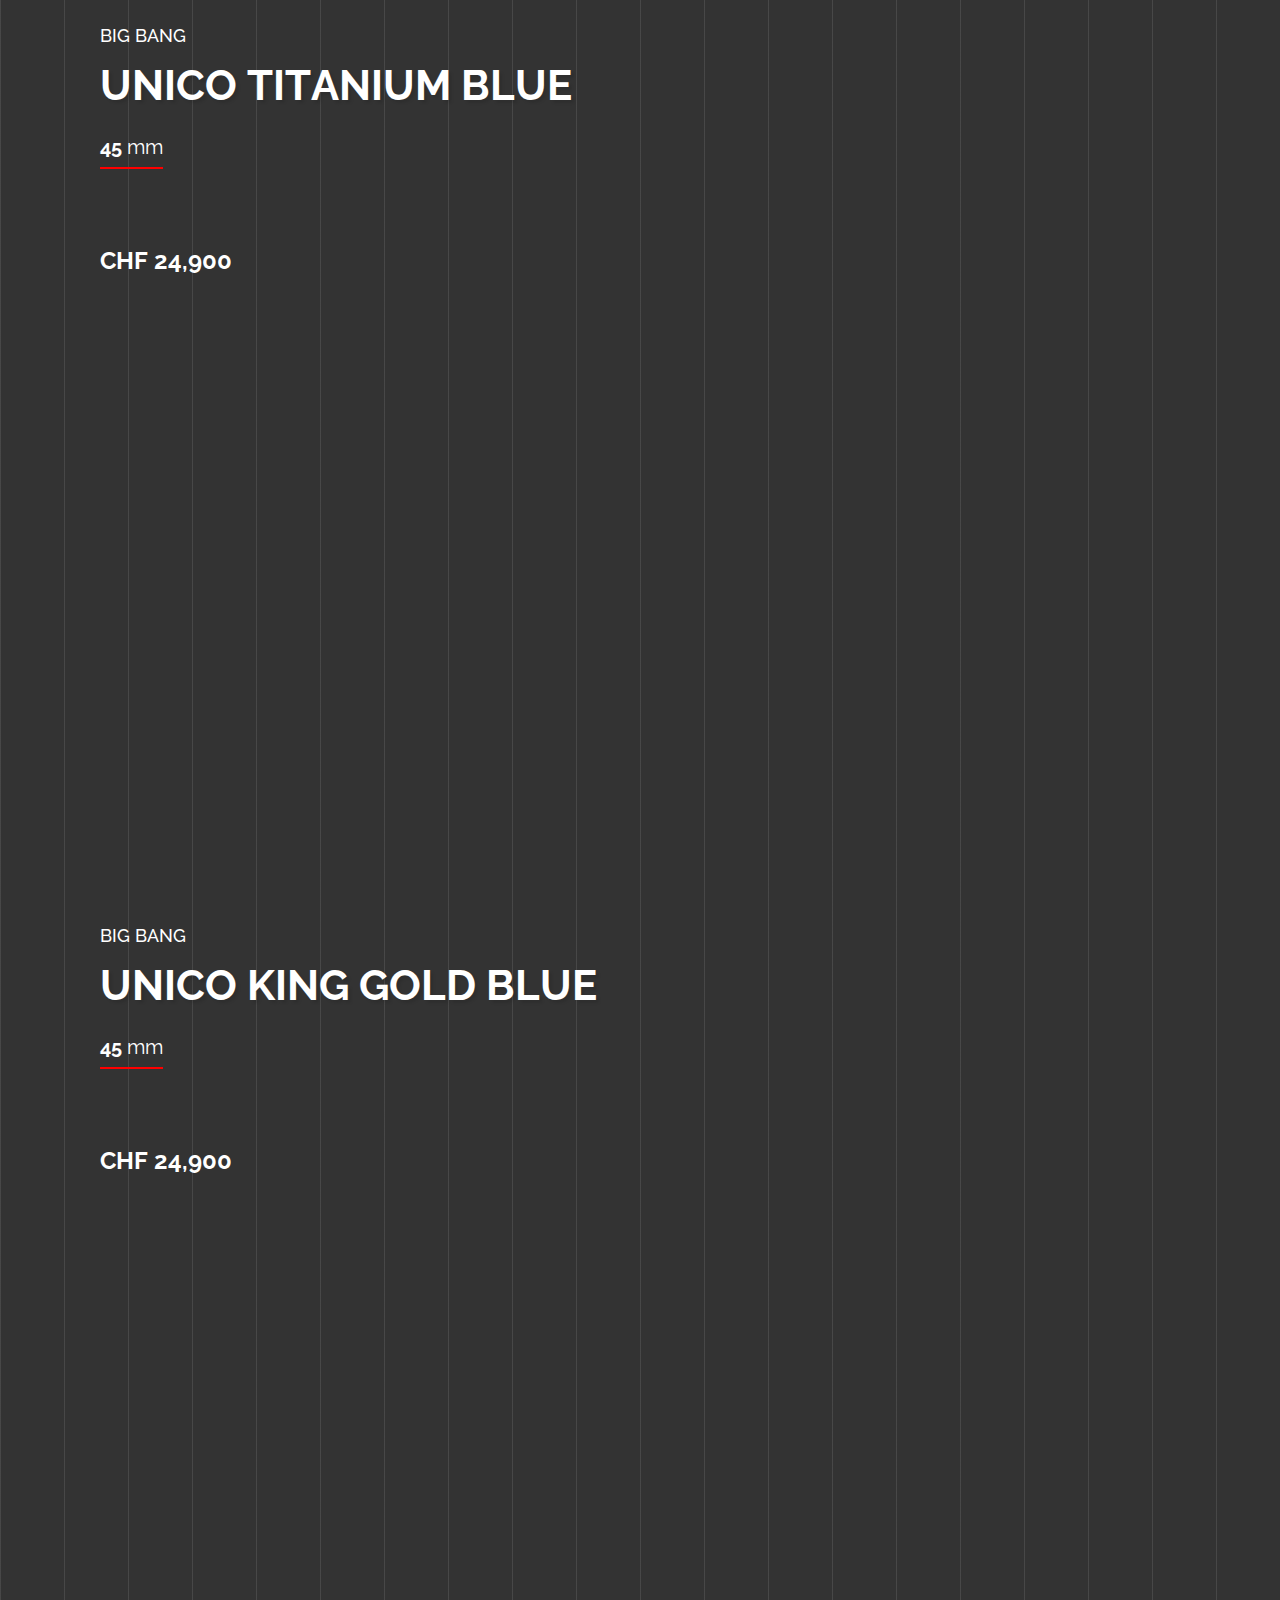
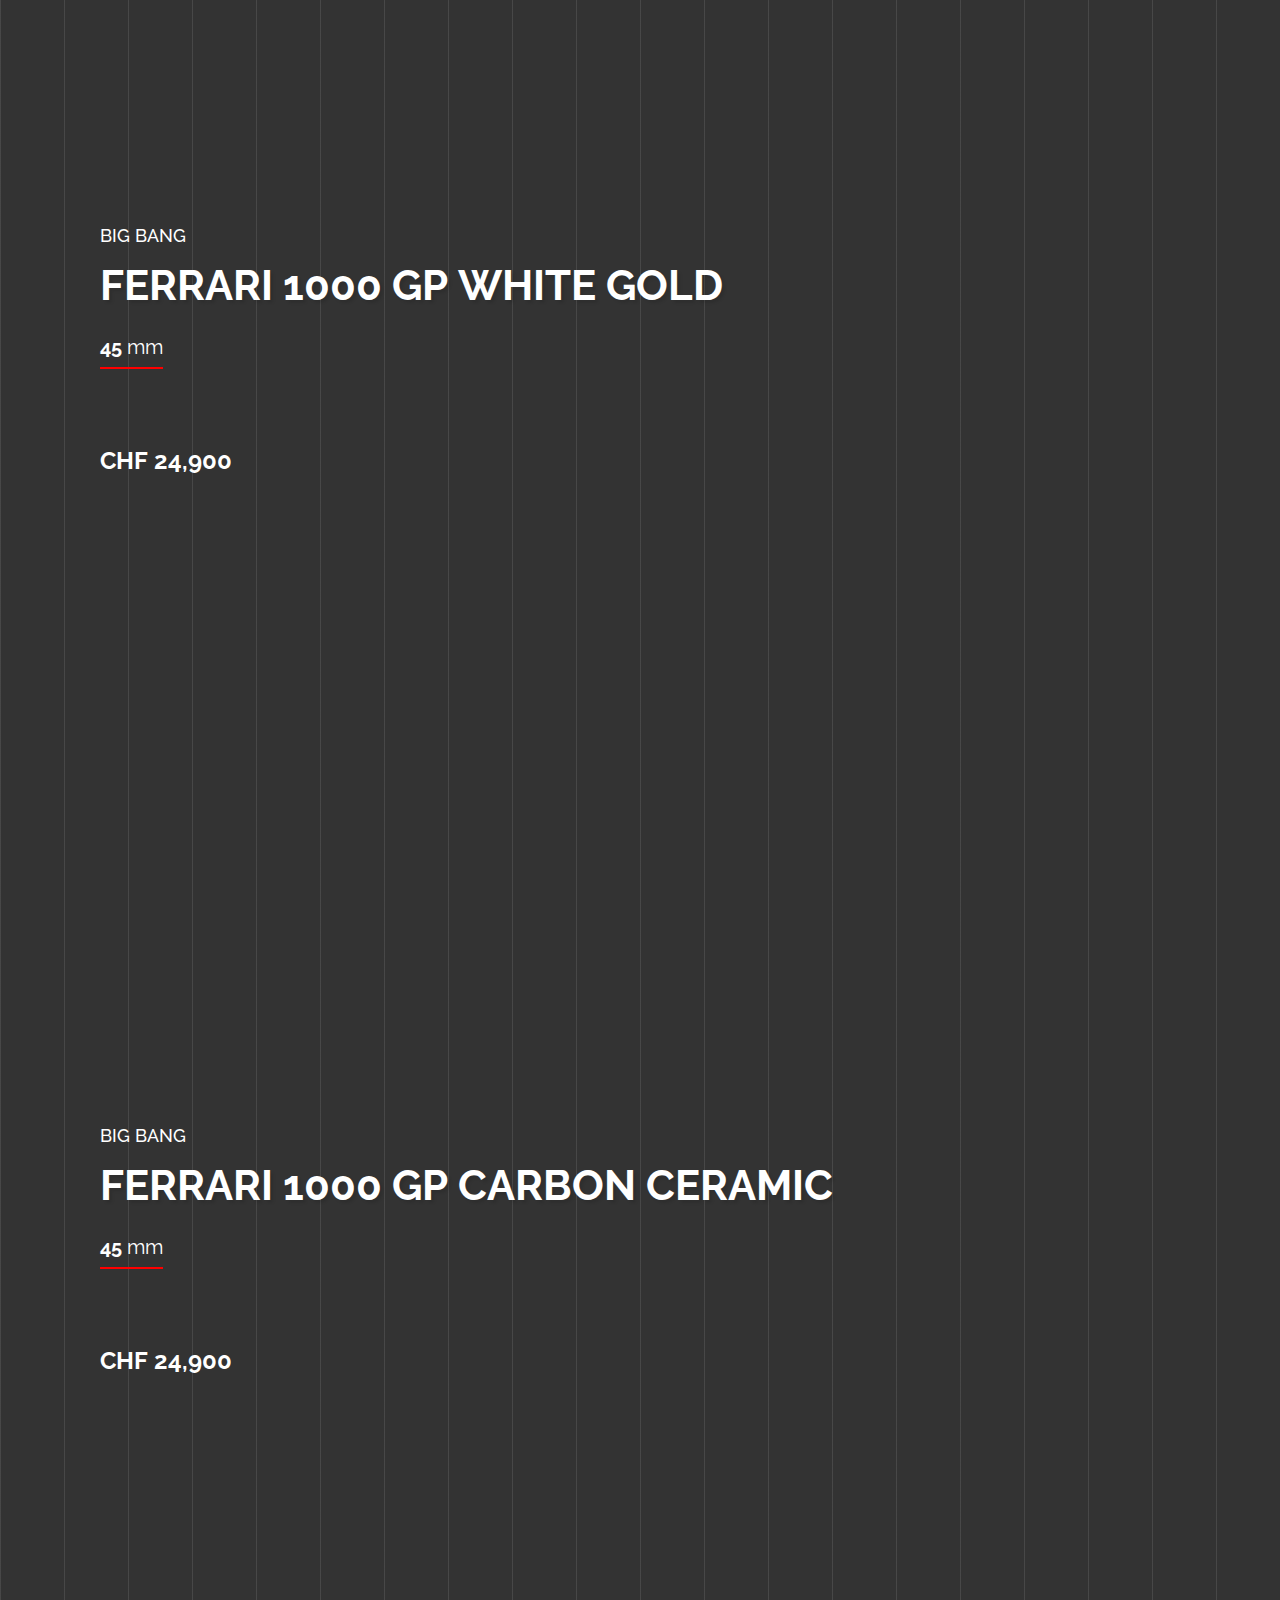
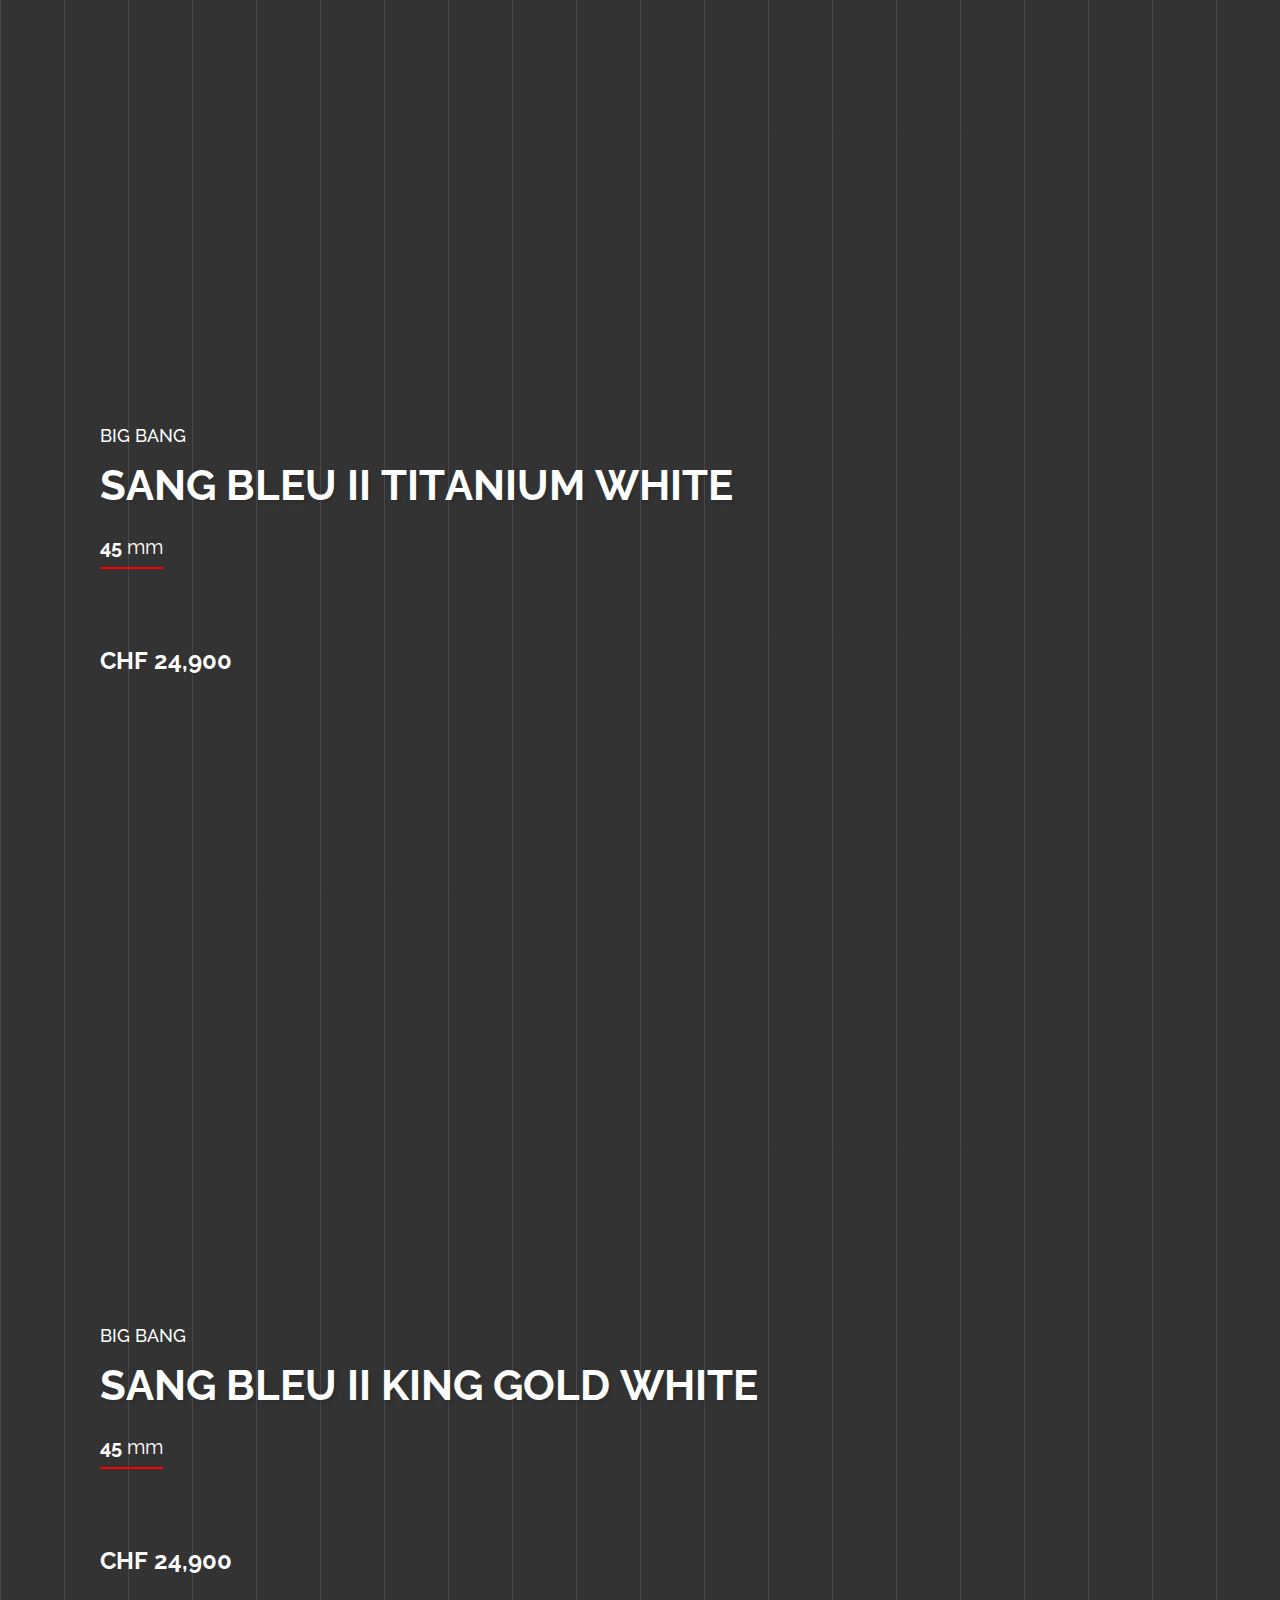
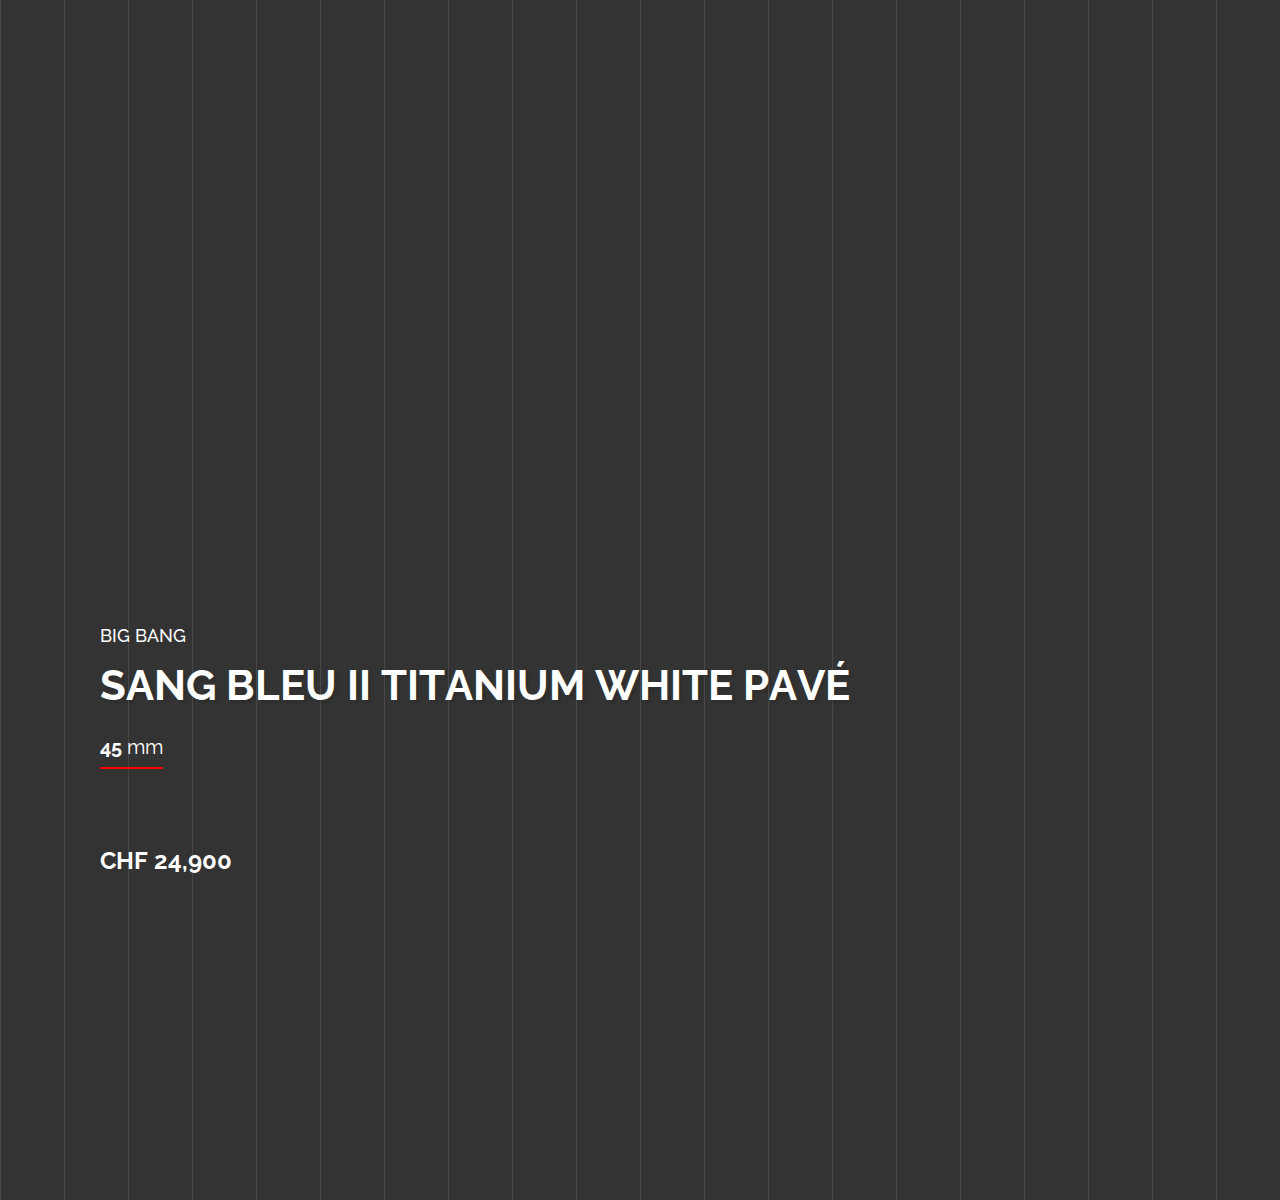
==== commit e1f14c88: "header추가" ====
--- a/html/index.html
+++ b/html/index.html
@@ -28,6 +28,17 @@
     <script src="../js/main.js" defer></script>
   </head>
   <body>
+    <header id="header">
+      <h1 id="logo">
+        <img src="../images/hublot02/logo.png" alt="" />
+      </h1>
+      <nav id="gnb">
+        <ul>
+          <li><a href="">BIG BANG</a></li>
+          <li><a href="">CLASSIC</a></li>
+        </ul>
+      </nav>
+    </header>
     <main id="main">
       <!-- <div class="section">
         <div class="info">
--- a/css/layout.css
+++ b/css/layout.css
@@ -9,3 +9,13 @@
 img { vertical-align: top; }
 
 .hidden { display: none; }
+
+#header { position: fixed; width: 100%; height: 50px; background-color: #fff; -webkit-box-shadow: 0 5px 5px rgba(0, 0, 0, 0.1); box-shadow: 0 5px 5px rgba(0, 0, 0, 0.1); z-index: 100; }
+
+#header #logo { position: absolute; height: 50px; padding: 10px 20px; }
+
+#header #logo img { height: 30px; }
+
+#header #gnb ul { display: -webkit-box; display: -ms-flexbox; display: flex; -webkit-box-pack: center; -ms-flex-pack: center; justify-content: center; }
+
+#header #gnb ul a { height: 50px; display: -webkit-box; display: -ms-flexbox; display: flex; -webkit-box-align: center; -ms-flex-align: center; align-items: center; font-weight: 500; padding: 0 40px; }
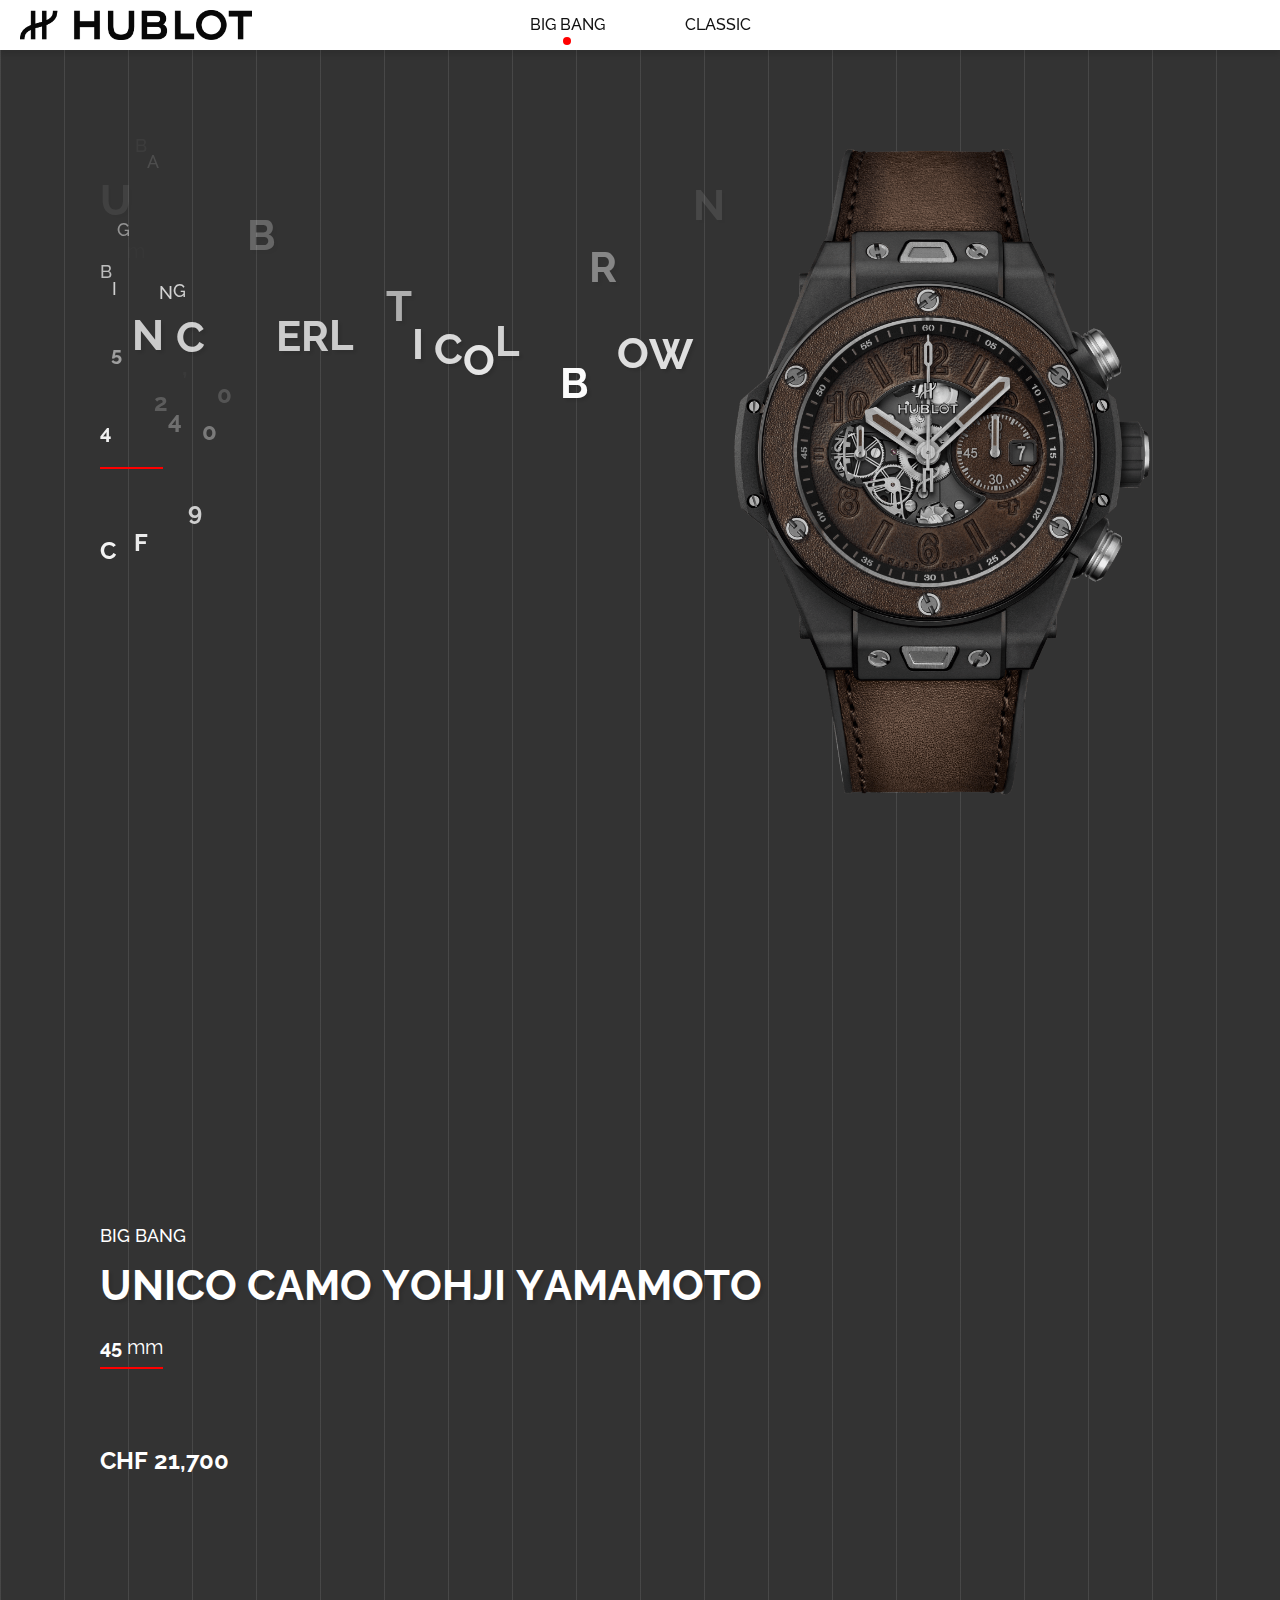
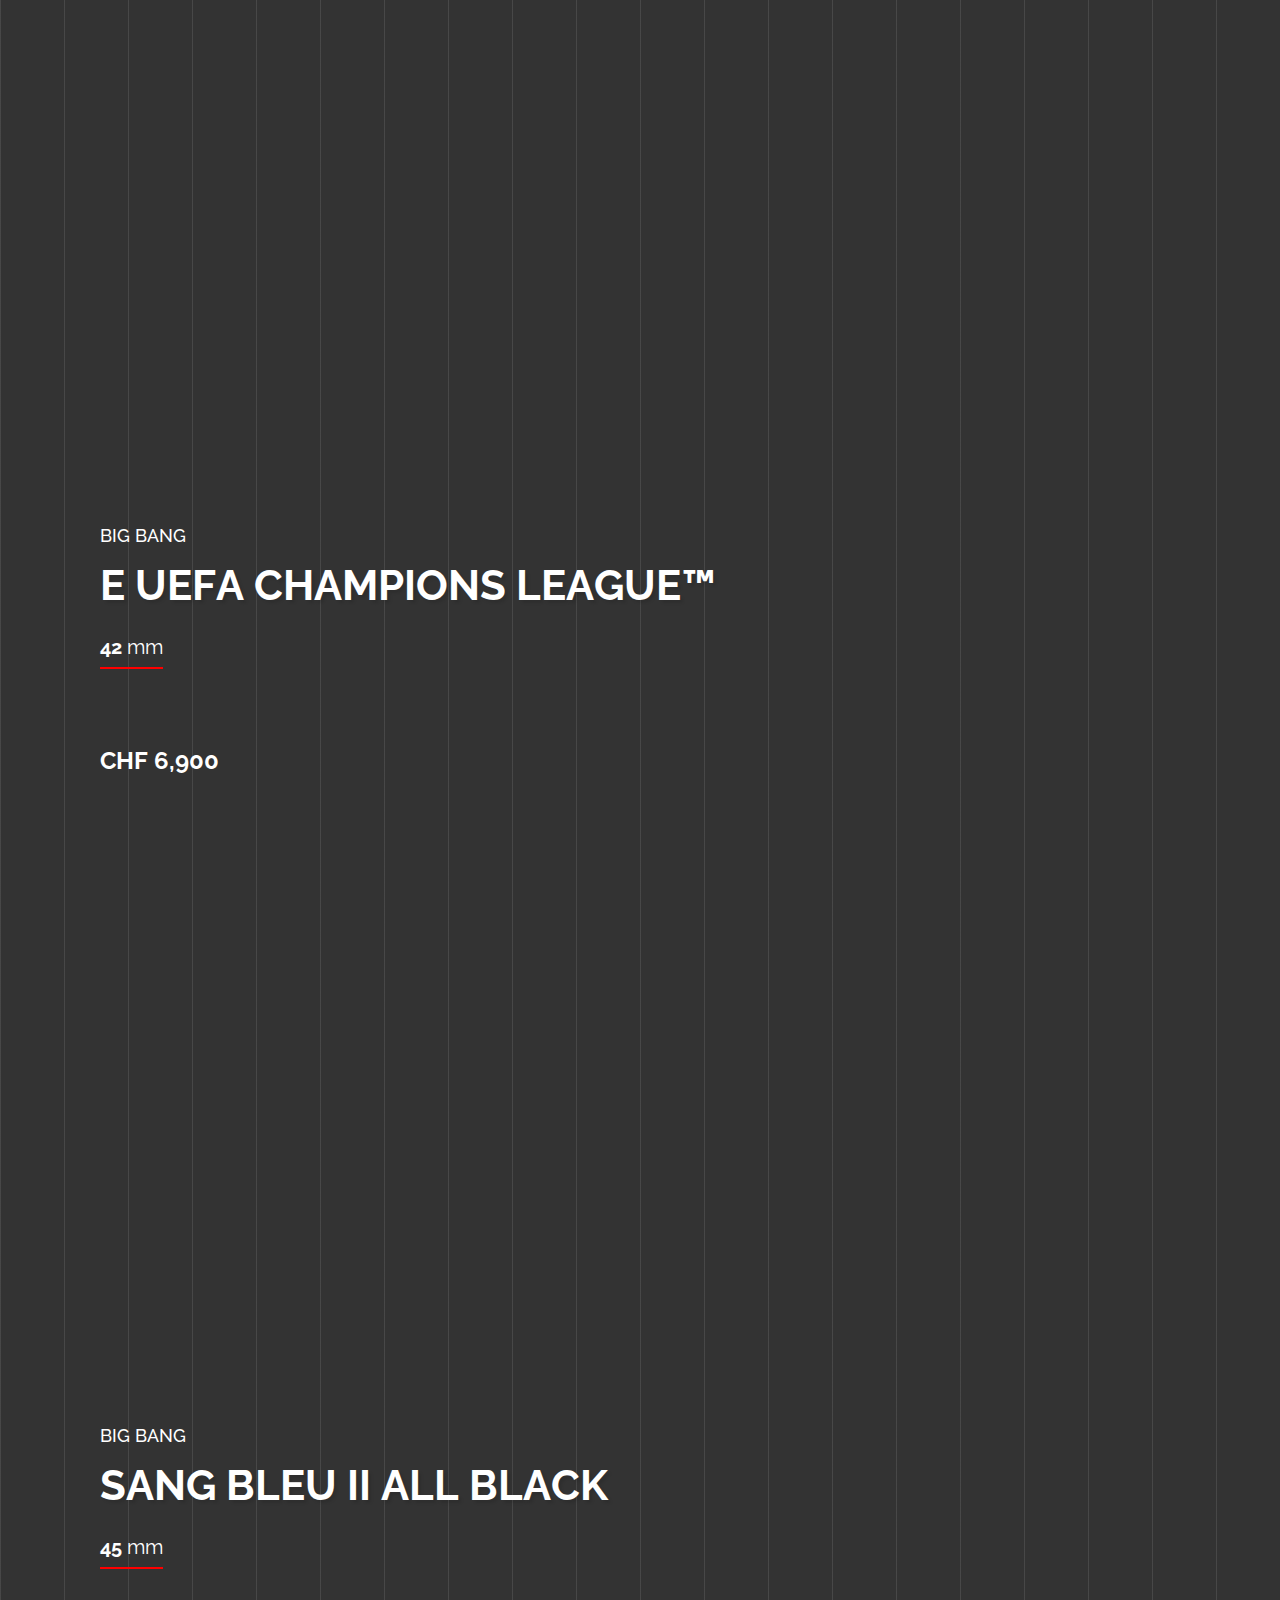
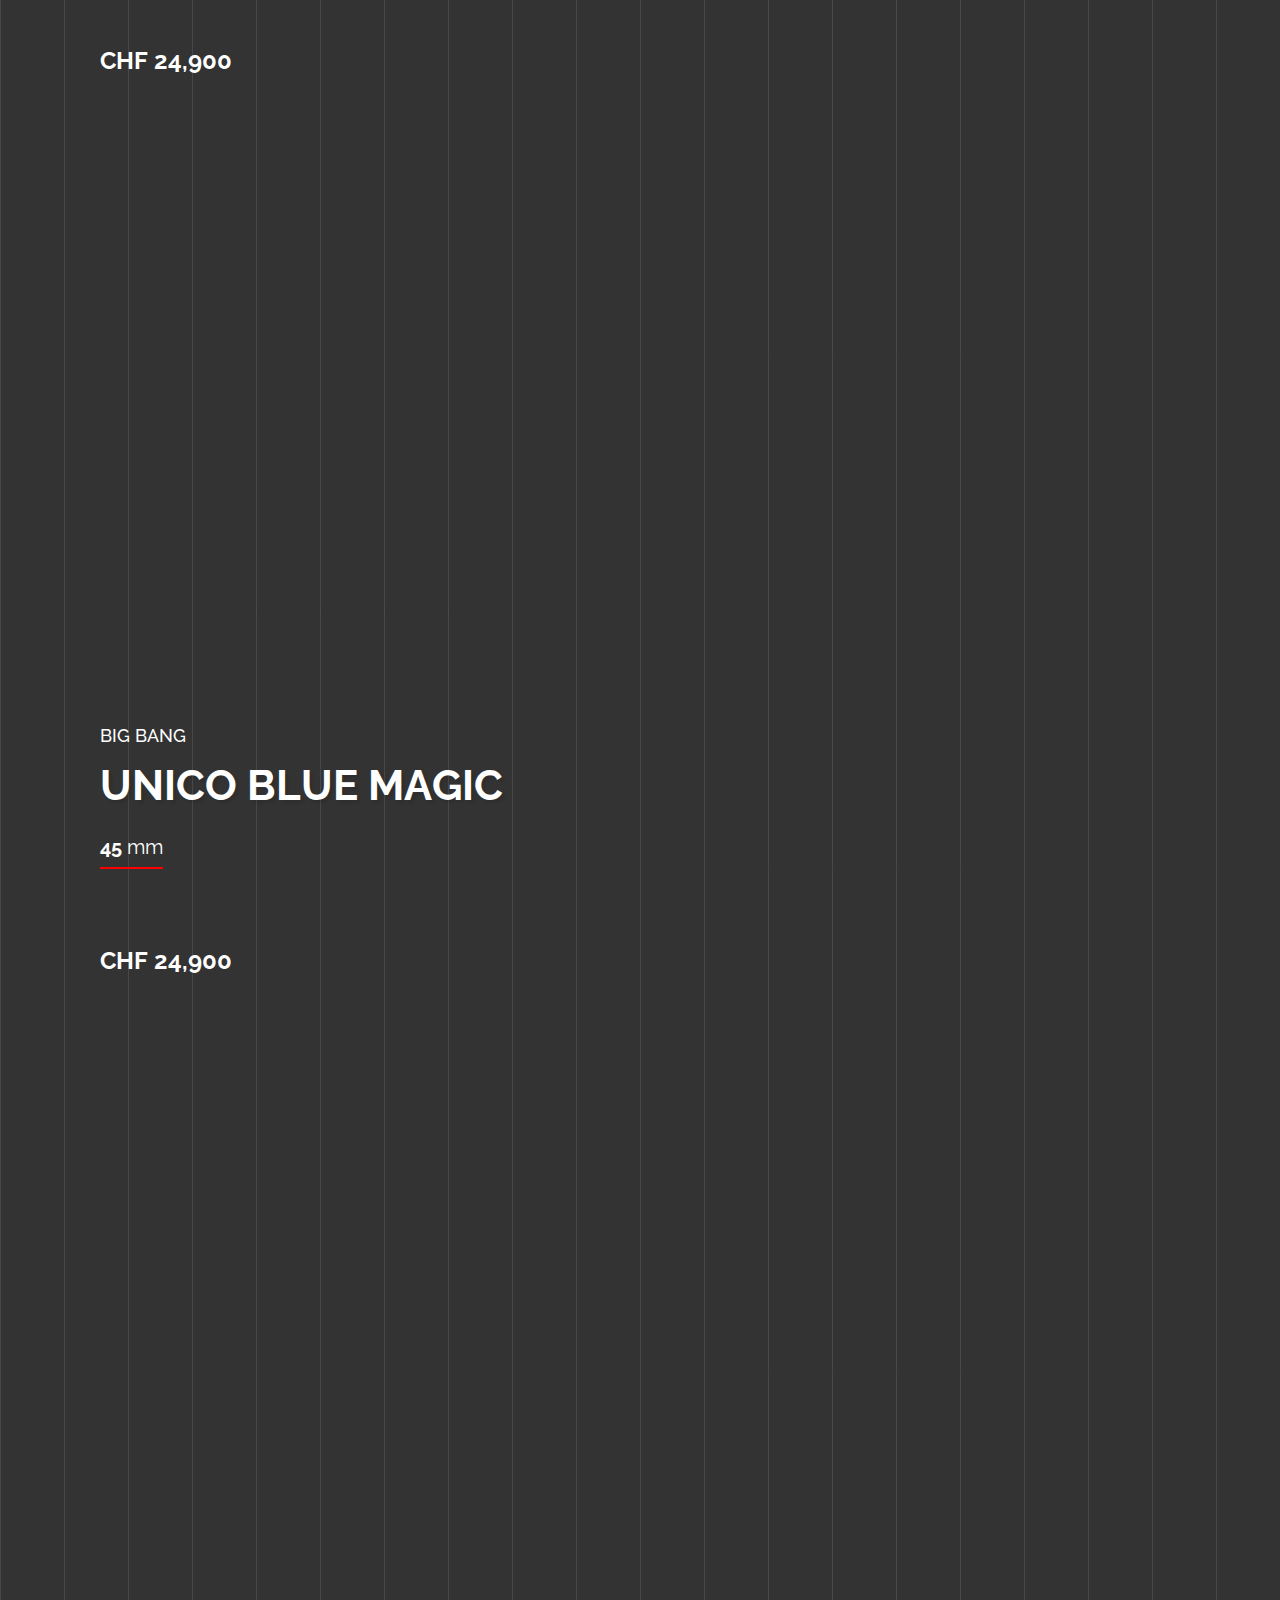
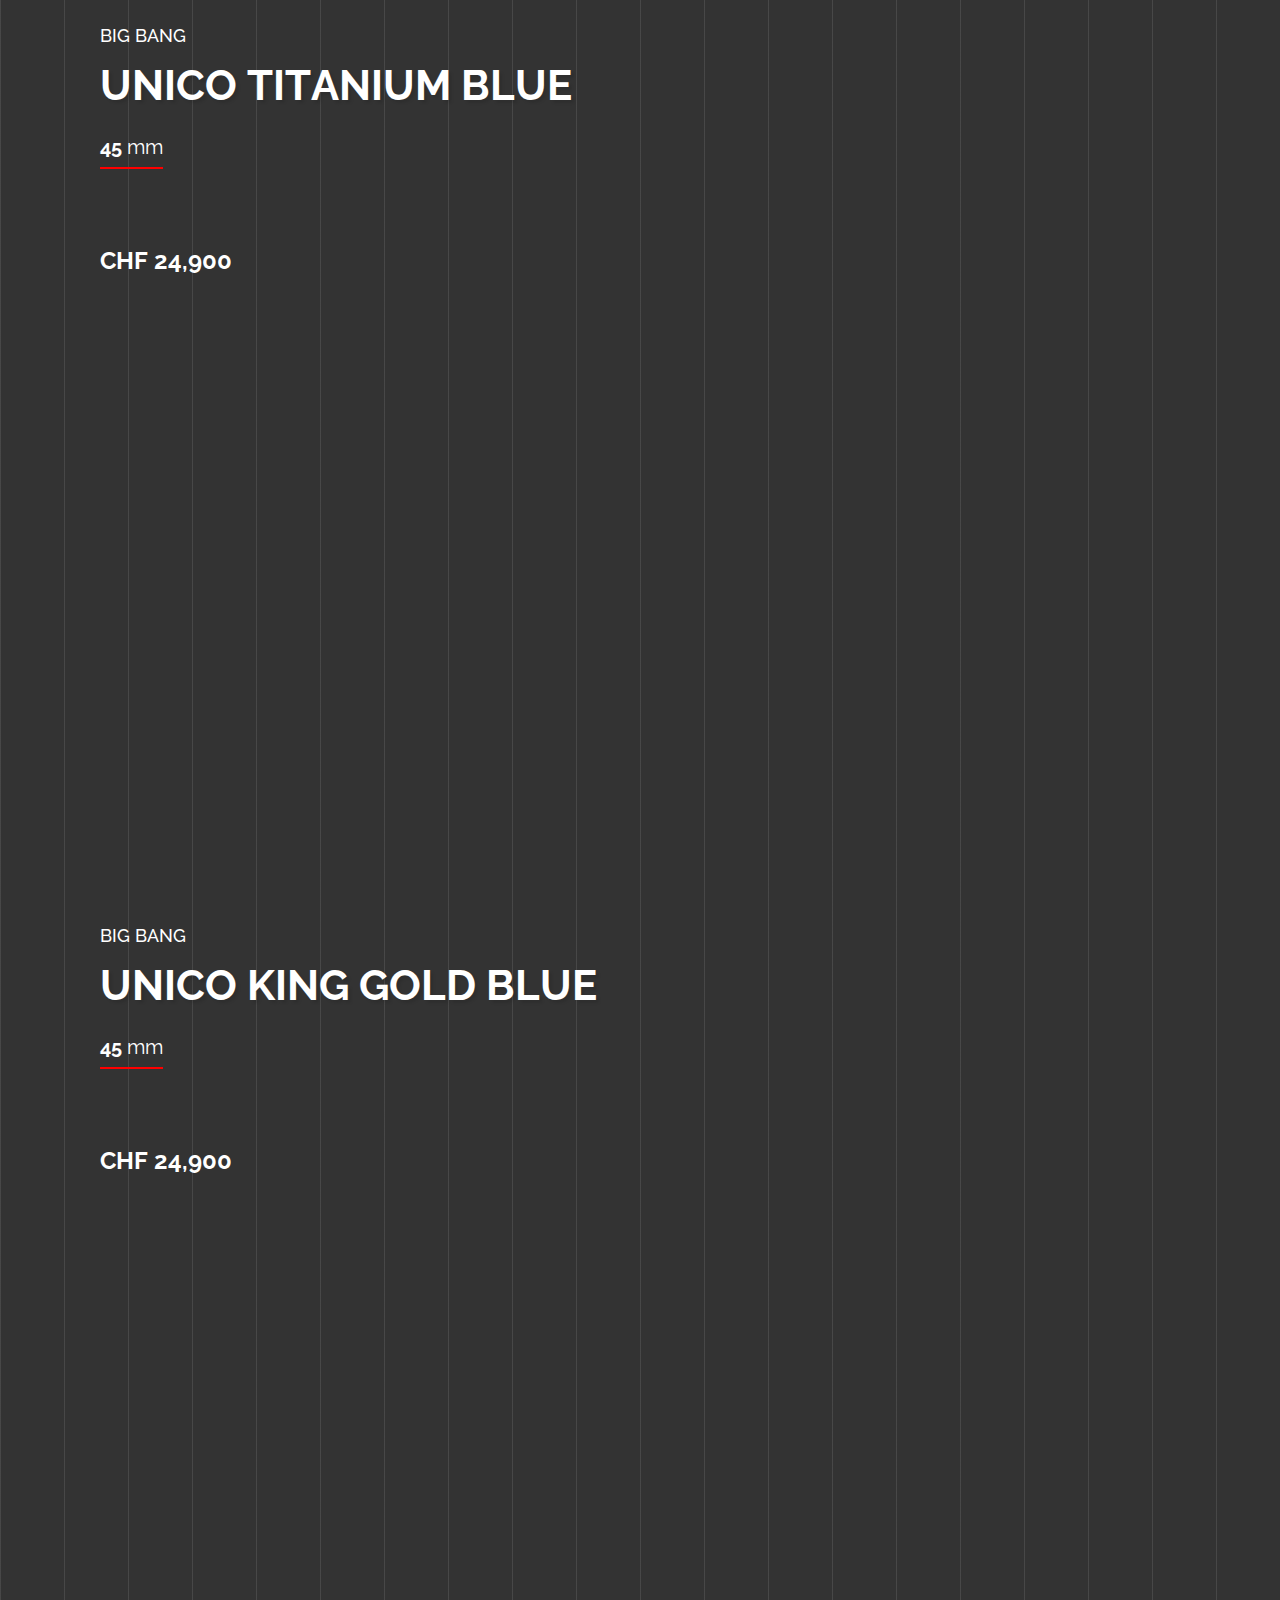
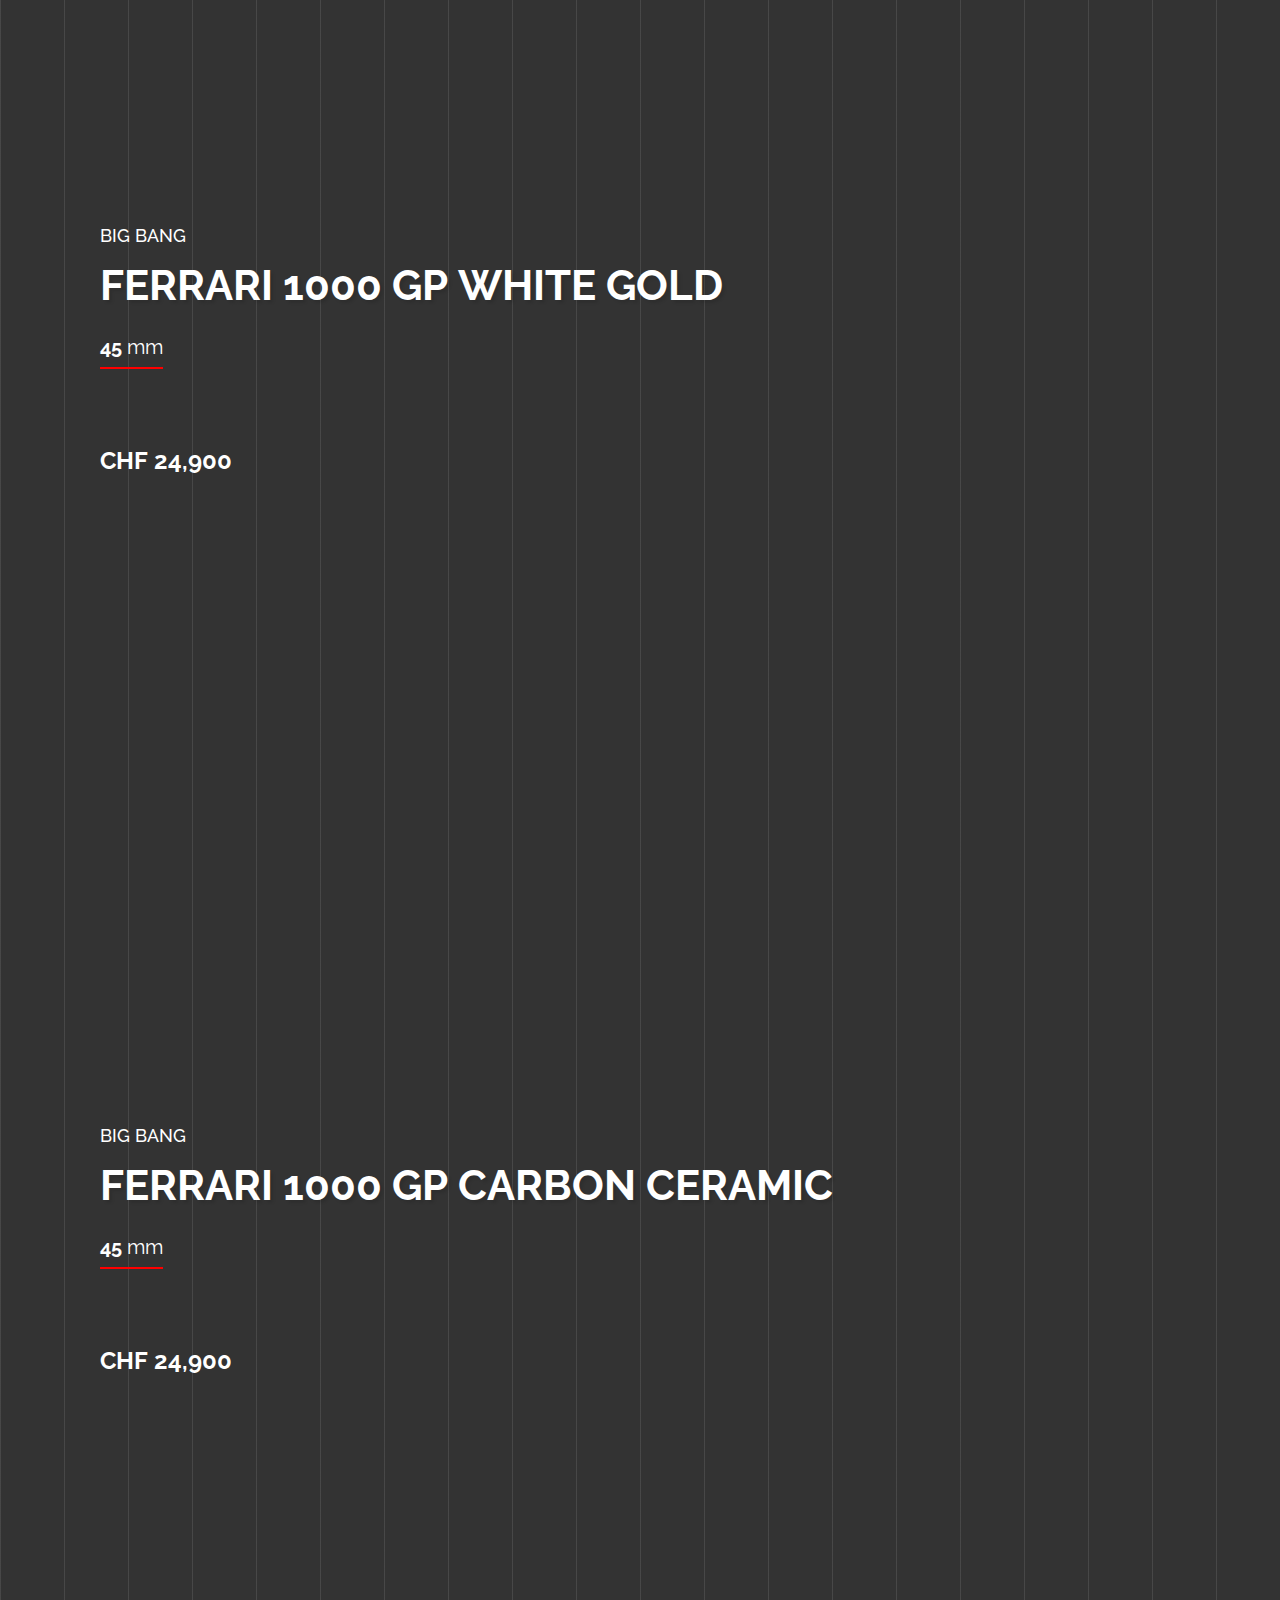
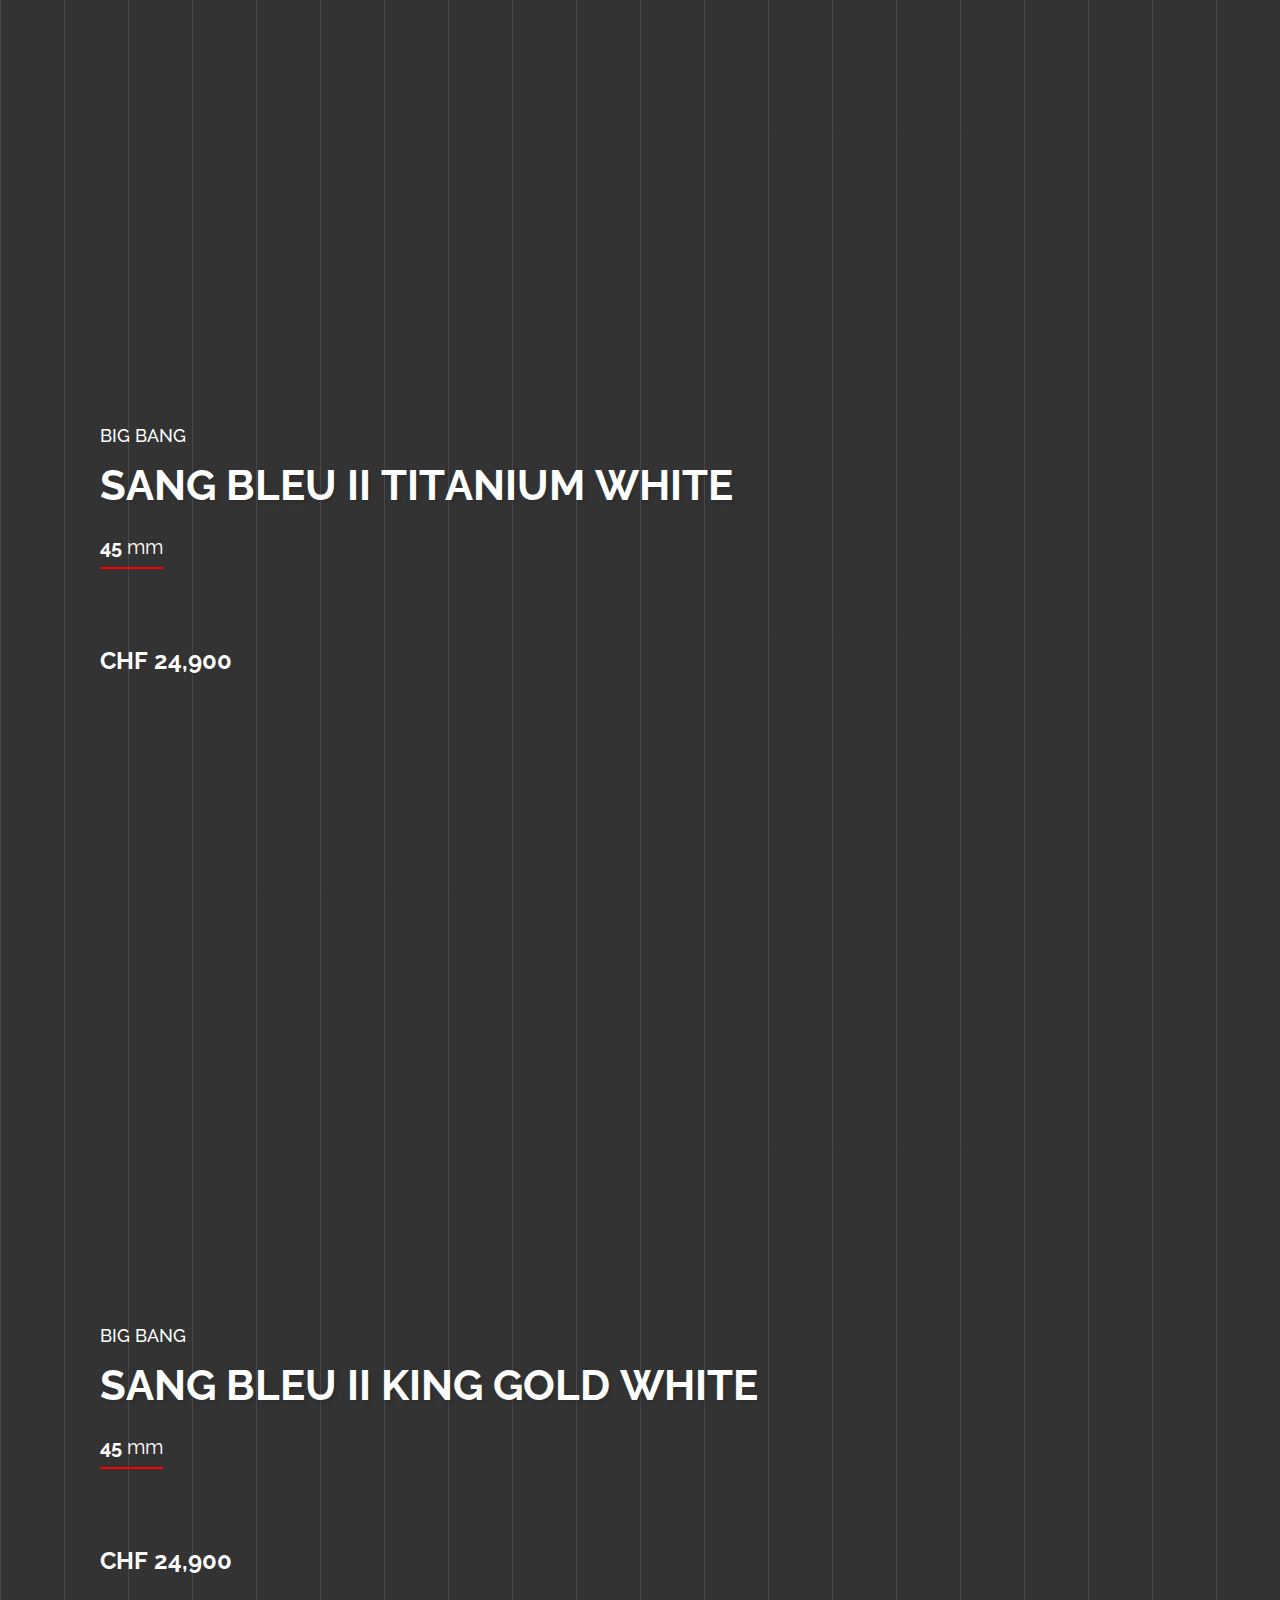
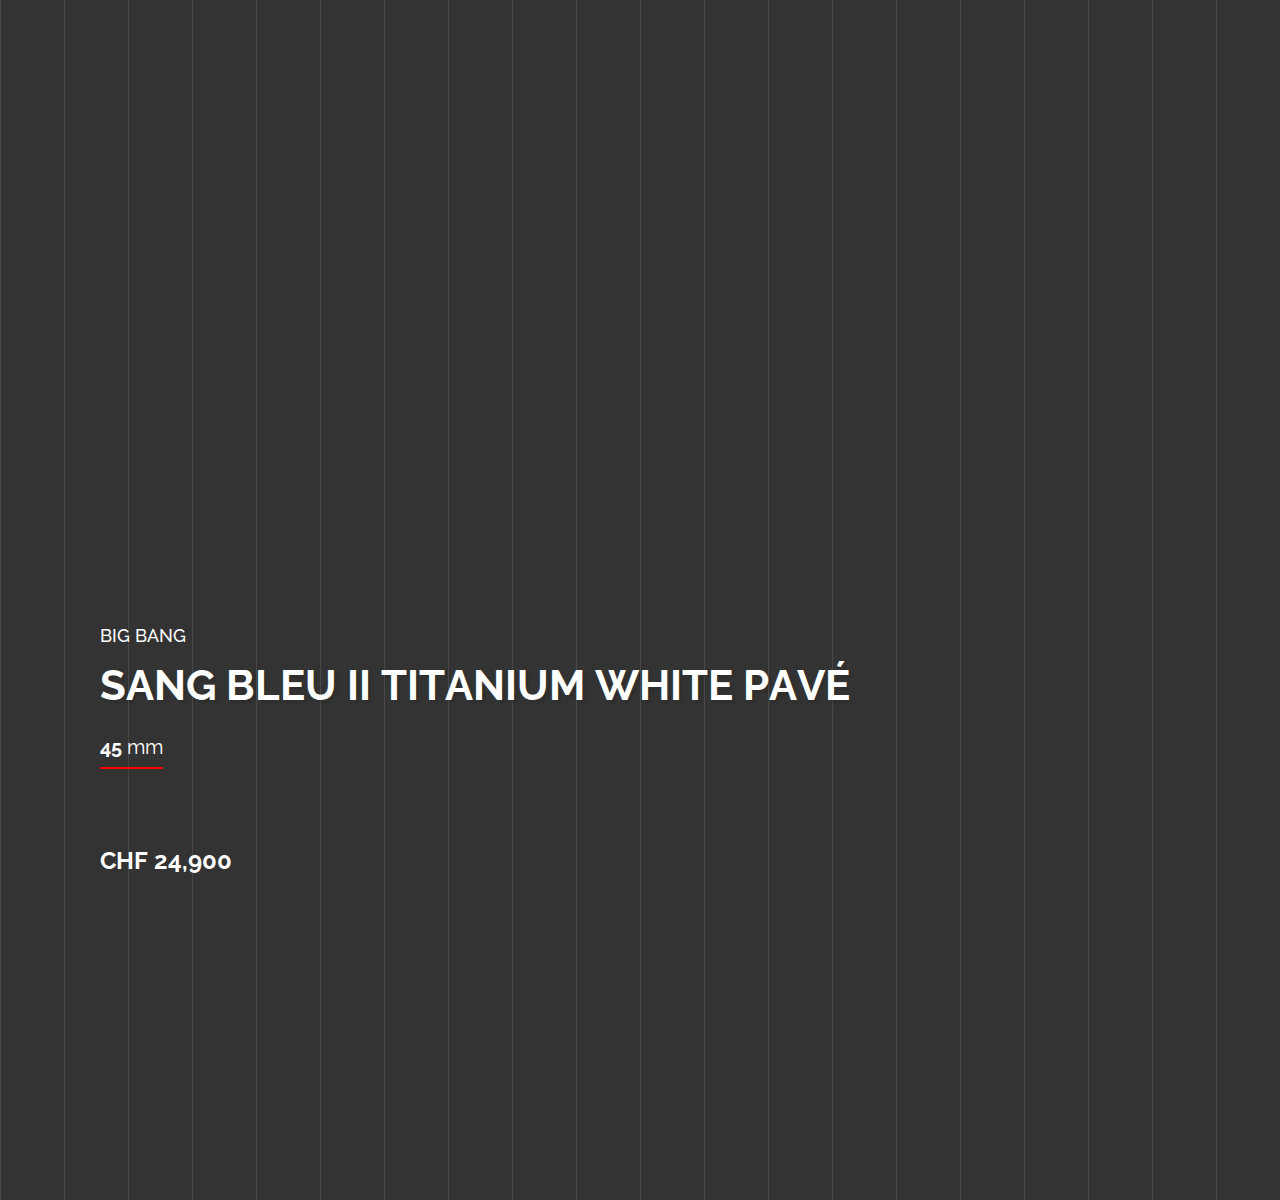
==== commit d20f307c: "완성" ====
--- a/html/index.html
+++ b/html/index.html
@@ -30,12 +30,12 @@
   <body>
     <header id="header">
       <h1 id="logo">
-        <img src="../images/hublot02/logo.png" alt="" />
+        <a href="./"><img src="../images/hublot02/logo.png" alt="" /></a>
       </h1>
       <nav id="gnb">
         <ul>
-          <li><a href="">BIG BANG</a></li>
-          <li><a href="">CLASSIC</a></li>
+          <li data-json="../data/bigbang.json" class="selected"><a href="">BIG BANG</a></li>
+          <li data-json="../data/classic.json"><a href="">CLASSIC</a></li>
         </ul>
       </nav>
     </header>
--- a/css/layout.css
+++ b/css/layout.css
@@ -18,4 +18,8 @@
 
 #header #gnb ul { display: -webkit-box; display: -ms-flexbox; display: flex; -webkit-box-pack: center; -ms-flex-pack: center; justify-content: center; }
 
-#header #gnb ul a { height: 50px; display: -webkit-box; display: -ms-flexbox; display: flex; -webkit-box-align: center; -ms-flex-align: center; align-items: center; font-weight: 500; padding: 0 40px; }
+#header #gnb ul li.selected a:after { opacity: 1; }
+
+#header #gnb ul a { height: 50px; display: -webkit-box; display: -ms-flexbox; display: flex; -webkit-box-align: center; -ms-flex-align: center; align-items: center; font-weight: 500; padding: 0 40px; position: relative; }
+
+#header #gnb ul a:after { content: ""; display: block; width: 8px; height: 8px; background: #f00; border-radius: 100%; position: absolute; bottom: 5px; left: calc(50% - 4px); opacity: 0; -webkit-transition: 0.25s; transition: 0.25s; }
